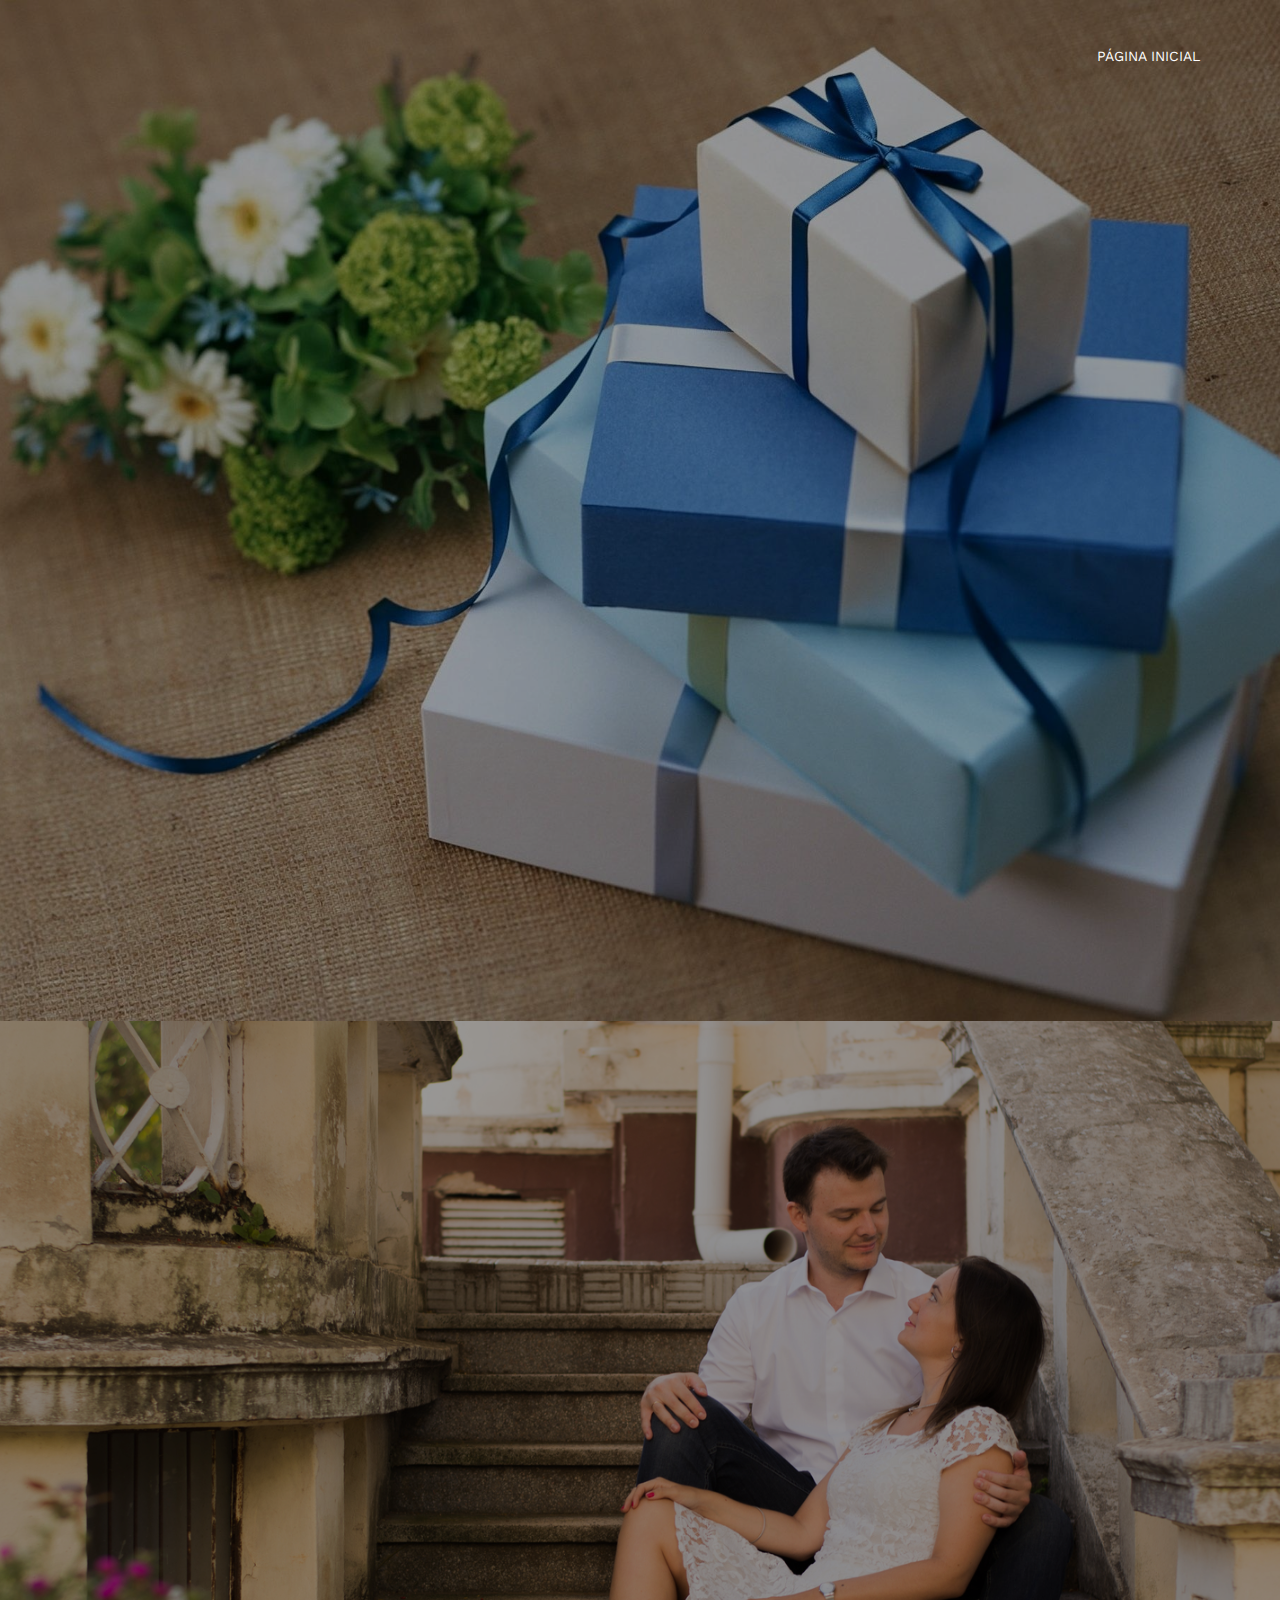
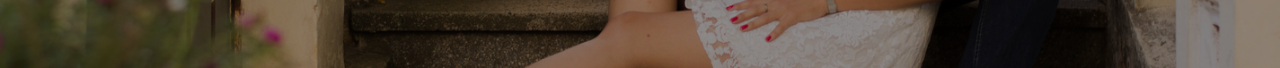
==== lista-independente.html @ 5e95f3ab "Added e-mail to two places." ====
<!DOCTYPE html>
<!--[if lt IE 7]>      <html class="no-js lt-ie9 lt-ie8 lt-ie7"> <![endif]-->
<!--[if IE 7]>         <html class="no-js lt-ie9 lt-ie8"> <![endif]-->
<!--[if IE 8]>         <html class="no-js lt-ie9"> <![endif]-->
<!--[if gt IE 8]><!--> <html class="no-js"> <!--<![endif]-->
	<head>
	<meta charset="utf-8">
	<meta http-equiv="X-UA-Compatible" content="IE=edge">
	<title>Casamento de Daniela &amp; César</title>
	<meta name="viewport" content="width=device-width, initial-scale=1">
	<meta name="description" content="Casamento de Daniela e César" />
	<meta name="keywords" content="Casamento de Daniela e César" />
	<meta name="author" content="Daniela e César" />

  <!-- 
	//////////////////////////////////////////////////////

	FREE HTML5 TEMPLATE 
	DESIGNED & DEVELOPED by FREEHTML5.CO
		
	Website: 		http://freehtml5.co/
	Email: 			info@freehtml5.co
	Twitter: 		http://twitter.com/fh5co
	Facebook: 		https://www.facebook.com/fh5co

	//////////////////////////////////////////////////////
	 -->

  	<!-- Facebook and Twitter integration -->
	<meta property="og:title" content="Casamento Daniela e César"/>
	<meta property="og:image" content=""/>
	<meta property="og:url" content=""/>
	<meta property="og:site_name" content=""/>
	<meta property="og:description" content=""/>
	<meta name="twitter:title" content="Casamento Daniela e César" />
	<meta name="twitter:image" content="" />
	<meta name="twitter:url" content="" />
	<meta name="twitter:card" content="" />

	<link href='https://fonts.googleapis.com/css?family=Work+Sans:400,300,600,400italic,700' rel='stylesheet' type='text/css'>
	<link href="https://fonts.googleapis.com/css?family=Sacramento" rel="stylesheet">
	
	<!-- Animate.css -->
	<link rel="stylesheet" href="css/animate.css">
	<!-- Icomoon Icon Fonts-->
	<link rel="stylesheet" href="css/icomoon.css">
	<!-- Bootstrap  -->
	<link rel="stylesheet" href="css/bootstrap.css">

	<!-- Magnific Popup -->
	<link rel="stylesheet" href="css/magnific-popup.css">

	<!-- Owl Carousel  -->
	<link rel="stylesheet" href="css/owl.carousel.min.css">
	<link rel="stylesheet" href="css/owl.theme.default.min.css">

	<!-- lightbox -->
	<link rel="stylesheet" href="css/lightbox.css">

	<!-- Theme style  -->
	<link rel="stylesheet" href="css/style.css">

	<!-- Modernizr JS -->
	<script src="js/modernizr-2.6.2.min.js"></script>
	<!-- FOR IE9 below -->
	<!--[if lt IE 9]>
	<script src="js/respond.min.js"></script>
	<![endif]-->

	</head>
	<body>

	<nav class="fh5co-nav" role="navigation">
		<div class="container">
			<div class="row">
				<div class="col-xs-4">
				</div>
				<div class="col-xs-8 text-right menu-1">
					<ul>
						<li class="active"><a href="index.html">Página Inicial</a></li>
					</ul>
				</div>
			</div>
		</div>
	</nav>

	<div id="independent" class="fh5co-bg" style="background-image:url(images/pexels-photo-264787.jpg);">
		<div class="overlay"></div>
		<div class="container">
			<div class="row">
				<div class="col-md-8 col-md-offset-2 text-center fh5co-heading animate-box">
					<span>Casamento Daniela e César</span>
					<h2>Lista de Presentes Independente</h2>
					<p>O endereço de entrega para os presentes abaixo é <b>Rua Chavantes, 487, casa 5, Vila Assunção, Porto Alegre, RS, CEP: 91900-030</b>.</p>
					<p>
						Para evitar que mais de uma pessoa compre o mesmo presente
						pedimos, por gentileza, que <b>entrem em contato conosco antes de comprar 
						um produto desta lista</b>, para que possamos retirá-los de nosso site.
					</p>
					<p>
						Os convidados podem comprar os produtos abaixo em qualquer loja ou site.
					</p>
					<p>Contato: <b>danielaecesar1@gmail.com</b></p>
				</div>
			</div>
			<div class="row">
				<div class="col-md-10 col-md-offset-1">
					<div class="col-md-6 col-sm-6 col-md-offset-3 text-center">
						<div class="event-wrap animate-box">
							<h3>Samsung Lava e seca</h3>
							<img src="images/113096862_1GG.jpg" alt="Lava e Seca Samsung" style="width: 40%;">
							<p>Nome do produto: <b>Samsung Lava e seca Seine WD106 Frontal 10,1 Kg</b></p>
							<p>Preço aproximado: <b>R$ 2.400,00</b></p>
							<p>Não temos preferência pela cor do Lava e Seca.</p>
							<p>Link para site de busca de preços: <a target="_blank" href="http://www.buscape.com.br/samsung-lava-e-seca-seine-wd106uhsawq-frontal-10-1-kg-branco">http://www.buscape.com.br/samsung-lava-e-seca-seine-wd106uhsawq-frontal-10-1-kg-branco</a></p>
						</div>
					</div>
					<!-- <div class="col-md-6 col-sm-6 text-center">
						<div class="event-wrap animate-box">
							<h3>Coifa 60 cm - Cadence</h3>
							<img src="images/28320768_1GG.jpg" alt="Coifa 60 cm - Cadence" style="width: 40%;">
							<p>Nome do produto: <b>Cadence Gourmet CFA360 60 cm Parede Aço Inox c/ Vidro</b></p>
							<p>Preço aproximado: <b>R$ 680,00</b></p>
							<p>Link para site de busca de preços: <a target="_blank" href="http://www.buscape.com.br/cadence-gourmet-cfa360-60-cm-parede-aco-inox-c-vidro">http://www.buscape.com.br/cadence-gourmet-cfa360-60-cm-parede-aco-inox-c-vidro</a></p>
						</div>
					</div> -->
				</div>
			</div>
		</div>
	</div>

	<div id="independent" class="fh5co-bg" style="background-image:url(images/output-7.jpg);">
		<div class="overlay"></div>
		<div class="container">
			<div class="row">
				<div class="col-md-10 col-md-offset-1">
					<div class="col-md-6 col-sm-6 text-center">
						<div class="event-wrap animate-box">
							<h3>Forno Elétrico de Embutir - Eletrolux (OE8DX)</h3>
							<img src="images/2bab522f40e00b11951e1df243db3383.jpg" alt="Forno Elétrico de Embutir - Eletrolux" style="width: 40%;">
							<p>Nome do produto: <b>Forno Elétrico de Embutir 80L Inox Blue Touch com Grill e Convecção (OE8DX)</b></p>
							<p>Preço aproximado: <b>R$ 2.100,00</b></p>
							<p>Marca: <b>Eletrolux</b></p>
							<p>Link para site de busca de preços: <a target="_blank" href="https://www.buscape.com.br/electrolux-oe8dx-de-embutir">https://www.buscape.com.br/electrolux-oe8dx-de-embutir</a></p>
						</div>
					</div>
					<div class="col-md-6 col-sm-6 text-center">
						<div class="event-wrap animate-box">
							<h3>Microondas de Embutir - Eletrolux (MB38T)</h3>
							<img src="images/e23c8ed635b3f458b2a9c8595c03fa75.jpg" alt="Purificador de Água - Consul" style="width: 40%;">
							<p>Nome do produto: <b>Micro-Ondas de Embutir, com Função Grill e Painel Blue Touch, com Frontal Espelhado (MB38T)</b></p>
							<p>Preço aproximado: <b>R$ 2.251,41</b></p>
							<p>Marca: <b>Eletrolux</b></p>
							<p>Link para site de busca de preços: <a target="_blank" href="https://www.buscape.com.br/electrolux-mb38t-inox-28-litros">https://www.buscape.com.br/electrolux-mb38t-inox-28-litros</a></p>
						</div>
					</div>
				</div>
			</div>
		</div>
	</div>

	<div class="gototop js-top">
		<a href="#" class="js-gotop"><i class="icon-arrow-up"></i></a>
	</div>
	
	<!-- jQuery -->
	<script src="js/jquery.min.js"></script>
	<!-- jQuery Easing -->
	<script src="js/jquery.easing.1.3.js"></script>
	<!-- Bootstrap -->
	<script src="js/bootstrap.min.js"></script>
	<!-- Waypoints -->
	<script src="js/jquery.waypoints.min.js"></script>
	<!-- Carousel -->
	<script src="js/owl.carousel.min.js"></script>
	<!-- Lightbox -->
	<script src="js/lightbox.js"></script>
	<!-- countTo -->
	<script src="js/jquery.countTo.js"></script>

	<!-- Stellar -->
	<script src="js/jquery.stellar.min.js"></script>
	<!-- Magnific Popup -->
	<script src="js/jquery.magnific-popup.min.js"></script>
	<script src="js/magnific-popup-options.js"></script>

	<!-- Main -->
	<script src="js/main.js"></script>

	</body>
</html>
---- css/icomoon.css ----
@font-face {
  font-family: 'icomoon';
  src:  url('../fonts/icomoon/icomoon.eot?6iuir');
  src:  url('../fonts/icomoon/icomoon.eot?6iuir#iefix') format('embedded-opentype'),
    url('../fonts/icomoon/icomoon.ttf?6iuir') format('truetype'),
    url('../fonts/icomoon/icomoon.woff?6iuir') format('woff'),
    url('../fonts/icomoon/icomoon.svg?6iuir#icomoon') format('svg');
  font-weight: normal;
  font-style: normal;
}

[class^="icon-"], [class*=" icon-"] {
  /* use !important to prevent issues with browser extensions that change fonts */
  font-family: 'icomoon' !important;
  speak: none;
  font-style: normal;
  font-weight: normal;
  font-variant: normal;
  text-transform: none;
  line-height: 1;

  /* Better Font Rendering =========== */
  -webkit-font-smoothing: antialiased;
  -moz-osx-font-smoothing: grayscale;
}

.icon-eye:before {
  content: "\e000";
}
.icon-paper-clip:before {
  content: "\e001";
}
.icon-mail:before {
  content: "\e002";
}
.icon-toggle:before {
  content: "\e003";
}
.icon-layout:before {
  content: "\e004";
}
.icon-link:before {
  content: "\e005";
}
.icon-bell:before {
  content: "\e006";
}
.icon-lock:before {
  content: "\e007";
}
.icon-unlock:before {
  content: "\e008";
}
.icon-ribbon:before {
  content: "\e009";
}
.icon-image:before {
  content: "\e010";
}
.icon-signal:before {
  content: "\e011";
}
.icon-target:before {
  content: "\e012";
}
.icon-clipboard:before {
  content: "\e013";
}
.icon-clock:before {
  content: "\e014";
}
.icon-watch:before {
  content: "\e015";
}
.icon-air-play:before {
  content: "\e016";
}
.icon-camera:before {
  content: "\e017";
}
.icon-video:before {
  content: "\e018";
}
.icon-disc:before {
  content: "\e019";
}
.icon-printer:before {
  content: "\e020";
}
.icon-monitor:before {
  content: "\e021";
}
.icon-server:before {
  content: "\e022";
}
.icon-cog:before {
  content: "\e023";
}
.icon-heart:before {
  content: "\e024";
}
.icon-paragraph:before {
  content: "\e025";
}
.icon-align-justify:before {
  content: "\e026";
}
.icon-align-left:before {
  content: "\e027";
}
.icon-align-center:before {
  content: "\e028";
}
.icon-align-right:before {
  content: "\e029";
}
.icon-book:before {
  content: "\e030";
}
.icon-layers:before {
  content: "\e031";
}
.icon-stack:before {
  content: "\e032";
}
.icon-stack-2:before {
  content: "\e033";
}
.icon-paper:before {
  content: "\e034";
}
.icon-paper-stack:before {
  content: "\e035";
}
.icon-search:before {
  content: "\e036";
}
.icon-zoom-in:before {
  content: "\e037";
}
.icon-zoom-out:before {
  content: "\e038";
}
.icon-reply:before {
  content: "\e039";
}
.icon-circle-plus:before {
  content: "\e040";
}
.icon-circle-minus:before {
  content: "\e041";
}
.icon-circle-check:before {
  content: "\e042";
}
.icon-circle-cross:before {
  content: "\e043";
}
.icon-square-plus:before {
  content: "\e044";
}
.icon-square-minus:before {
  content: "\e045";
}
.icon-square-check:before {
  content: "\e046";
}
.icon-square-cross:before {
  content: "\e047";
}
.icon-microphone:before {
  content: "\e048";
}
.icon-record:before {
  content: "\e049";
}
.icon-skip-back:before {
  content: "\e050";
}
.icon-rewind:before {
  content: "\e051";
}
.icon-play:before {
  content: "\e052";
}
.icon-pause:before {
  content: "\e053";
}
.icon-stop:before {
  content: "\e054";
}
.icon-fast-forward:before {
  content: "\e055";
}
.icon-skip-forward:before {
  content: "\e056";
}
.icon-shuffle:before {
  content: "\e057";
}
.icon-repeat:before {
  content: "\e058";
}
.icon-folder:before {
  content: "\e059";
}
.icon-umbrella:before {
  content: "\e060";
}
.icon-moon:before {
  content: "\e061";
}
.icon-thermometer:before {
  content: "\e062";
}
.icon-drop:before {
  content: "\e063";
}
.icon-sun:before {
  content: "\e064";
}
.icon-cloud:before {
  content: "\e065";
}
.icon-cloud-upload:before {
  content: "\e066";
}
.icon-cloud-download:before {
  content: "\e067";
}
.icon-upload:before {
  content: "\e068";
}
.icon-download:before {
  content: "\e069";
}
.icon-location:before {
  content: "\e070";
}
.icon-location-2:before {
  content: "\e071";
}
.icon-map:before {
  content: "\e072";
}
.icon-battery:before {
  content: "\e073";
}
.icon-head:before {
  content: "\e074";
}
.icon-briefcase:before {
  content: "\e075";
}
.icon-speech-bubble:before {
  content: "\e076";
}
.icon-anchor:before {
  content: "\e077";
}
.icon-globe:before {
  content: "\e078";
}
.icon-box:before {
  content: "\e079";
}
.icon-reload:before {
  content: "\e080";
}
.icon-share:before {
  content: "\e081";
}
.icon-marquee:before {
  content: "\e082";
}
.icon-marquee-plus:before {
  content: "\e083";
}
.icon-marquee-minus:before {
  content: "\e084";
}
.icon-tag:before {
  content: "\e085";
}
.icon-power:before {
  content: "\e086";
}
.icon-command:before {
  content: "\e087";
}
.icon-alt:before {
  content: "\e088";
}
.icon-esc:before {
  content: "\e089";
}
.icon-bar-graph:before {
  content: "\e090";
}
.icon-bar-graph-2:before {
  content: "\e091";
}
.icon-pie-graph:before {
  content: "\e092";
}
.icon-star:before {
  content: "\e093";
}
.icon-arrow-left:before {
  content: "\e094";
}
.icon-arrow-right:before {
  content: "\e095";
}
.icon-arrow-up:before {
  content: "\e096";
}
.icon-arrow-down:before {
  content: "\e097";
}
.icon-volume:before {
  content: "\e098";
}
.icon-mute:before {
  content: "\e099";
}
.icon-content-right:before {
  content: "\e100";
}
.icon-content-left:before {
  content: "\e101";
}
.icon-grid:before {
  content: "\e102";
}
.icon-grid-2:before {
  content: "\e103";
}
.icon-columns:before {
  content: "\e104";
}
.icon-loader:before {
  content: "\e105";
}
.icon-bag:before {
  content: "\e106";
}
.icon-ban:before {
  content: "\e107";
}
.icon-flag:before {
  content: "\e108";
}
.icon-trash:before {
  content: "\e109";
}
.icon-expand:before {
  content: "\e110";
}
.icon-contract:before {
  content: "\e111";
}
.icon-maximize:before {
  content: "\e112";
}
.icon-minimize:before {
  content: "\e113";
}
.icon-plus:before {
  content: "\e114";
}
.icon-minus:before {
  content: "\e115";
}
.icon-check:before {
  content: "\e116";
}
.icon-cross:before {
  content: "\e117";
}
.icon-move:before {
  content: "\e118";
}
.icon-delete:before {
  content: "\e119";
}
.icon-menu:before {
  content: "\e120";
}
.icon-archive:before {
  content: "\e121";
}
.icon-inbox:before {
  content: "\e122";
}
.icon-outbox:before {
  content: "\e123";
}
.icon-file:before {
  content: "\e124";
}
.icon-file-add:before {
  content: "\e125";
}
.icon-file-subtract:before {
  content: "\e126";
}
.icon-help:before {
  content: "\e127";
}
.icon-open:before {
  content: "\e128";
}
.icon-ellipsis:before {
  content: "\e129";
}
.icon-add-to-list:before {
  content: "\e900";
}
.icon-classic-computer:before {
  content: "\e901";
}
.icon-controller-fast-backward:before {
  content: "\e902";
}
.icon-creative-commons-attribution:before {
  content: "\e903";
}
.icon-creative-commons-noderivs:before {
  content: "\e904";
}
.icon-creative-commons-noncommercial-eu:before {
  content: "\e905";
}
.icon-creative-commons-noncommercial-us:before {
  content: "\e906";
}
.icon-creative-commons-public-domain:before {
  content: "\e907";
}
.icon-creative-commons-remix:before {
  content: "\e908";
}
.icon-creative-commons-share:before {
  content: "\e909";
}
.icon-creative-commons-sharealike:before {
  content: "\e90a";
}
.icon-creative-commons:before {
  content: "\e90b";
}
.icon-document-landscape:before {
  content: "\e90c";
}
.icon-remove-user:before {
  content: "\e90d";
}
.icon-warning:before {
  content: "\e90e";
}
.icon-arrow-bold-down:before {
  content: "\e90f";
}
.icon-arrow-bold-left:before {
  content: "\e910";
}
.icon-arrow-bold-right:before {
  content: "\e911";
}
.icon-arrow-bold-up:before {
  content: "\e912";
}
.icon-arrow-down2:before {
  content: "\e913";
}
.icon-arrow-left2:before {
  content: "\e914";
}
.icon-arrow-long-down:before {
  content: "\e915";
}
.icon-arrow-long-left:before {
  content: "\e916";
}
.icon-arrow-long-right:before {
  content: "\e917";
}
.icon-arrow-long-up:before {
  content: "\e918";
}
.icon-arrow-right2:before {
  content: "\e919";
}
.icon-arrow-up2:before {
  content: "\e91a";
}
.icon-arrow-with-circle-down:before {
  content: "\e91b";
}
.icon-arrow-with-circle-left:before {
  content: "\e91c";
}
.icon-arrow-with-circle-right:before {
  content: "\e91d";
}
.icon-arrow-with-circle-up:before {
  content: "\e91e";
}
.icon-bookmark:before {
  content: "\e91f";
}
.icon-bookmarks:before {
  content: "\e920";
}
.icon-chevron-down:before {
  content: "\e921";
}
.icon-chevron-left:before {
  content: "\e922";
}
.icon-chevron-right:before {
  content: "\e923";
}
.icon-chevron-small-down:before {
  content: "\e924";
}
.icon-chevron-small-left:before {
  content: "\e925";
}
.icon-chevron-small-right:before {
  content: "\e926";
}
.icon-chevron-small-up:before {
  content: "\e927";
}
.icon-chevron-thin-down:before {
  content: "\e928";
}
.icon-chevron-thin-left:before {
  content: "\e929";
}
.icon-chevron-thin-right:before {
  content: "\e92a";
}
.icon-chevron-thin-up:before {
  content: "\e92b";
}
.icon-chevron-up:before {
  content: "\e92c";
}
.icon-chevron-with-circle-down:before {
  content: "\e92d";
}
.icon-chevron-with-circle-left:before {
  content: "\e92e";
}
.icon-chevron-with-circle-right:before {
  content: "\e92f";
}
.icon-chevron-with-circle-up:before {
  content: "\e930";
}
.icon-cloud2:before {
  content: "\e931";
}
.icon-controller-fast-forward:before {
  content: "\e932";
}
.icon-controller-jump-to-start:before {
  content: "\e933";
}
.icon-controller-next:before {
  content: "\e934";
}
.icon-controller-paus:before {
  content: "\e935";
}
.icon-controller-play:before {
  content: "\e936";
}
.icon-controller-record:before {
  content: "\e937";
}
.icon-controller-stop:before {
  content: "\e938";
}
.icon-controller-volume:before {
  content: "\e939";
}
.icon-dot-single:before {
  content: "\e93a";
}
.icon-dots-three-horizontal:before {
  content: "\e93b";
}
.icon-dots-three-vertical:before {
  content: "\e93c";
}
.icon-dots-two-horizontal:before {
  content: "\e93d";
}
.icon-dots-two-vertical:before {
  content: "\e93e";
}
.icon-download2:before {
  content: "\e93f";
}
.icon-emoji-flirt:before {
  content: "\e940";
}
.icon-flow-branch:before {
  content: "\e941";
}
.icon-flow-cascade:before {
  content: "\e942";
}
.icon-flow-line:before {
  content: "\e943";
}
.icon-flow-parallel:before {
  content: "\e944";
}
.icon-flow-tree:before {
  content: "\e945";
}
.icon-install:before {
  content: "\e946";
}
.icon-layers2:before {
  content: "\e947";
}
.icon-open-book:before {
  content: "\e948";
}
.icon-resize-100:before {
  content: "\e949";
}
.icon-resize-full-screen:before {
  content: "\e94a";
}
.icon-save:before {
  content: "\e94b";
}
.icon-select-arrows:before {
  content: "\e94c";
}
.icon-sound-mute:before {
  content: "\e94d";
}
.icon-sound:before {
  content: "\e94e";
}
.icon-trash2:before {
  content: "\e94f";
}
.icon-triangle-down:before {
  content: "\e950";
}
.icon-triangle-left:before {
  content: "\e951";
}
.icon-triangle-right:before {
  content: "\e952";
}
.icon-triangle-up:before {
  content: "\e953";
}
.icon-uninstall:before {
  content: "\e954";
}
.icon-upload-to-cloud:before {
  content: "\e955";
}
.icon-upload2:before {
  content: "\e956";
}
.icon-add-user:before {
  content: "\e957";
}
.icon-address:before {
  content: "\e958";
}
.icon-adjust:before {
  content: "\e959";
}
.icon-air:before {
  content: "\e95a";
}
.icon-aircraft-landing:before {
  content: "\e95b";
}
.icon-aircraft-take-off:before {
  content: "\e95c";
}
.icon-aircraft:before {
  content: "\e95d";
}
.icon-align-bottom:before {
  content: "\e95e";
}
.icon-align-horizontal-middle:before {
  content: "\e95f";
}
.icon-align-left2:before {
  content: "\e960";
}
.icon-align-right2:before {
  content: "\e961";
}
.icon-align-top:before {
  content: "\e962";
}
.icon-align-vertical-middle:before {
  content: "\e963";
}
.icon-archive2:before {
  content: "\e964";
}
.icon-area-graph:before {
  content: "\e965";
}
.icon-attachment:before {
  content: "\e966";
}
.icon-awareness-ribbon:before {
  content: "\e967";
}
.icon-back-in-time:before {
  content: "\e968";
}
.icon-back:before {
  content: "\e969";
}
.icon-bar-graph2:before {
  content: "\e96a";
}
.icon-battery2:before {
  content: "\e96b";
}
.icon-beamed-note:before {
  content: "\e96c";
}
.icon-bell2:before {
  content: "\e96d";
}
.icon-blackboard:before {
  content: "\e96e";
}
.icon-block:before {
  content: "\e96f";
}
.icon-book2:before {
  content: "\e970";
}
.icon-bowl:before {
  content: "\e971";
}
.icon-box2:before {
  content: "\e972";
}
.icon-briefcase2:before {
  content: "\e973";
}
.icon-browser:before {
  content: "\e974";
}
.icon-brush:before {
  content: "\e975";
}
.icon-bucket:before {
  content: "\e976";
}
.icon-cake:before {
  content: "\e977";
}
.icon-calculator:before {
  content: "\e978";
}
.icon-calendar:before {
  content: "\e979";
}
.icon-camera2:before {
  content: "\e97a";
}
.icon-ccw:before {
  content: "\e97b";
}
.icon-chat:before {
  content: "\e97c";
}
.icon-check2:before {
  content: "\e97d";
}
.icon-circle-with-cross:before {
  content: "\e97e";
}
.icon-circle-with-minus:before {
  content: "\e97f";
}
.icon-circle-with-plus:before {
  content: "\e980";
}
.icon-circle:before {
  content: "\e981";
}
.icon-circular-graph:before {
  content: "\e982";
}
.icon-clapperboard:before {
  content: "\e983";
}
.icon-clipboard2:before {
  content: "\e984";
}
.icon-clock2:before {
  content: "\e985";
}
.icon-code:before {
  content: "\e986";
}
.icon-cog2:before {
  content: "\e987";
}
.icon-colours:before {
  content: "\e988";
}
.icon-compass:before {
  content: "\e989";
}
.icon-copy:before {
  content: "\e98a";
}
.icon-credit-card:before {
  content: "\e98b";
}
.icon-credit:before {
  content: "\e98c";
}
.icon-cross2:before {
  content: "\e98d";
}
.icon-cup:before {
  content: "\e98e";
}
.icon-cw:before {
  content: "\e98f";
}
.icon-cycle:before {
  content: "\e990";
}
.icon-database:before {
  content: "\e991";
}
.icon-dial-pad:before {
  content: "\e992";
}
.icon-direction:before {
  content: "\e993";
}
.icon-document:before {
  content: "\e994";
}
.icon-documents:before {
  content: "\e995";
}
.icon-drink:before {
  content: "\e996";
}
.icon-drive:before {
  content: "\e997";
}
.icon-drop2:before {
  content: "\e998";
}
.icon-edit:before {
  content: "\e999";
}
.icon-email:before {
  content: "\e99a";
}
.icon-emoji-happy:before {
  content: "\e99b";
}
.icon-emoji-neutral:before {
  content: "\e99c";
}
.icon-emoji-sad:before {
  content: "\e99d";
}
.icon-erase:before {
  content: "\e99e";
}
.icon-eraser:before {
  content: "\e99f";
}
.icon-export:before {
  content: "\e9a0";
}
.icon-eye2:before {
  content: "\e9a1";
}
.icon-feather:before {
  content: "\e9a2";
}
.icon-flag2:before {
  content: "\e9a3";
}
.icon-flash:before {
  content: "\e9a4";
}
.icon-flashlight:before {
  content: "\e9a5";
}
.icon-flat-brush:before {
  content: "\e9a6";
}
.icon-folder-images:before {
  content: "\e9a7";
}
.icon-folder-music:before {
  content: "\e9a8";
}
.icon-folder-video:before {
  content: "\e9a9";
}
.icon-folder2:before {
  content: "\e9aa";
}
.icon-forward:before {
  content: "\e9ab";
}
.icon-funnel:before {
  content: "\e9ac";
}
.icon-game-controller:before {
  content: "\e9ad";
}
.icon-gauge:before {
  content: "\e9ae";
}
.icon-globe2:before {
  content: "\e9af";
}
.icon-graduation-cap:before {
  content: "\e9b0";
}
.icon-grid2:before {
  content: "\e9b1";
}
.icon-hair-cross:before {
  content: "\e9b2";
}
.icon-hand:before {
  content: "\e9b3";
}
.icon-heart-outlined:before {
  content: "\e9b4";
}
.icon-heart2:before {
  content: "\e9b5";
}
.icon-help-with-circle:before {
  content: "\e9b6";
}
.icon-help2:before {
  content: "\e9b7";
}
.icon-home:before {
  content: "\e9b8";
}
.icon-hour-glass:before {
  content: "\e9b9";
}
.icon-image-inverted:before {
  content: "\e9ba";
}
.icon-image2:before {
  content: "\e9bb";
}
.icon-images:before {
  content: "\e9bc";
}
.icon-inbox2:before {
  content: "\e9bd";
}
.icon-infinity:before {
  content: "\e9be";
}
.icon-info-with-circle:before {
  content: "\e9bf";
}
.icon-info:before {
  content: "\e9c0";
}
.icon-key:before {
  content: "\e9c1";
}
.icon-keyboard:before {
  content: "\e9c2";
}
.icon-lab-flask:before {
  content: "\e9c3";
}
.icon-landline:before {
  content: "\e9c4";
}
.icon-language:before {
  content: "\e9c5";
}
.icon-laptop:before {
  content: "\e9c6";
}
.icon-leaf:before {
  content: "\e9c7";
}
.icon-level-down:before {
  content: "\e9c8";
}
.icon-level-up:before {
  content: "\e9c9";
}
.icon-lifebuoy:before {
  content: "\e9ca";
}
.icon-light-bulb:before {
  content: "\e9cb";
}
.icon-light-down:before {
  content: "\e9cc";
}
.icon-light-up:before {
  content: "\e9cd";
}
.icon-line-graph:before {
  content: "\e9ce";
}
.icon-link2:before {
  content: "\e9cf";
}
.icon-list:before {
  content: "\e9d0";
}
.icon-location-pin:before {
  content: "\e9d1";
}
.icon-location2:before {
  content: "\e9d2";
}
.icon-lock-open:before {
  content: "\e9d3";
}
.icon-lock2:before {
  content: "\e9d4";
}
.icon-log-out:before {
  content: "\e9d5";
}
.icon-login:before {
  content: "\e9d6";
}
.icon-loop:before {
  content: "\e9d7";
}
.icon-magnet:before {
  content: "\e9d8";
}
.icon-magnifying-glass:before {
  content: "\e9d9";
}
.icon-mail2:before {
  content: "\e9da";
}
.icon-man:before {
  content: "\e9db";
}
.icon-map2:before {
  content: "\e9dc";
}
.icon-mask:before {
  content: "\e9dd";
}
.icon-medal:before {
  content: "\e9de";
}
.icon-megaphone:before {
  content: "\e9df";
}
.icon-menu2:before {
  content: "\e9e0";
}
.icon-message:before {
  content: "\e9e1";
}
.icon-mic:before {
  content: "\e9e2";
}
.icon-minus2:before {
  content: "\e9e3";
}
.icon-mobile:before {
  content: "\e9e4";
}
.icon-modern-mic:before {
  content: "\e9e5";
}
.icon-moon2:before {
  content: "\e9e6";
}
.icon-mouse:before {
  content: "\e9e7";
}
.icon-music:before {
  content: "\e9e8";
}
.icon-network:before {
  content: "\e9e9";
}
.icon-new-message:before {
  content: "\e9ea";
}
.icon-new:before {
  content: "\e9eb";
}
.icon-news:before {
  content: "\e9ec";
}
.icon-note:before {
  content: "\e9ed";
}
.icon-notification:before {
  content: "\e9ee";
}
.icon-old-mobile:before {
  content: "\e9ef";
}
.icon-old-phone:before {
  content: "\e9f0";
}
.icon-palette:before {
  content: "\e9f1";
}
.icon-paper-plane:before {
  content: "\e9f2";
}
.icon-pencil:before {
  content: "\e9f3";
}
.icon-phone:before {
  content: "\e9f4";
}
.icon-pie-chart:before {
  content: "\e9f5";
}
.icon-pin:before {
  content: "\e9f6";
}
.icon-plus2:before {
  content: "\e9f7";
}
.icon-popup:before {
  content: "\e9f8";
}
.icon-power-plug:before {
  content: "\e9f9";
}
.icon-price-ribbon:before {
  content: "\e9fa";
}
.icon-price-tag:before {
  content: "\e9fb";
}
.icon-print:before {
  content: "\e9fc";
}
.icon-progress-empty:before {
  content: "\e9fd";
}
.icon-progress-full:before {
  content: "\e9fe";
}
.icon-progress-one:before {
  content: "\e9ff";
}
.icon-progress-two:before {
  content: "\ea00";
}
.icon-publish:before {
  content: "\ea01";
}
.icon-quote:before {
  content: "\ea02";
}
.icon-radio:before {
  content: "\ea03";
}
.icon-reply-all:before {
  content: "\ea04";
}
.icon-reply2:before {
  content: "\ea05";
}
.icon-retweet:before {
  content: "\ea06";
}
.icon-rocket:before {
  content: "\ea07";
}
.icon-round-brush:before {
  content: "\ea08";
}
.icon-rss:before {
  content: "\ea09";
}
.icon-ruler:before {
  content: "\ea0a";
}
.icon-scissors:before {
  content: "\ea0b";
}
.icon-share-alternitive:before {
  content: "\ea0c";
}
.icon-share2:before {
  content: "\ea0d";
}
.icon-shareable:before {
  content: "\ea0e";
}
.icon-shield:before {
  content: "\ea0f";
}
.icon-shop:before {
  content: "\ea10";
}
.icon-shopping-bag:before {
  content: "\ea11";
}
.icon-shopping-basket:before {
  content: "\ea12";
}
.icon-shopping-cart:before {
  content: "\ea13";
}
.icon-shuffle2:before {
  content: "\ea14";
}
.icon-signal2:before {
  content: "\ea15";
}
.icon-sound-mix:before {
  content: "\ea16";
}
.icon-sports-club:before {
  content: "\ea17";
}
.icon-spreadsheet:before {
  content: "\ea18";
}
.icon-squared-cross:before {
  content: "\ea19";
}
.icon-squared-minus:before {
  content: "\ea1a";
}
.icon-squared-plus:before {
  content: "\ea1b";
}
.icon-star-outlined:before {
  content: "\ea1c";
}
.icon-star2:before {
  content: "\ea1d";
}
.icon-stopwatch:before {
  content: "\ea1e";
}
.icon-suitcase:before {
  content: "\ea1f";
}
.icon-swap:before {
  content: "\ea20";
}
.icon-sweden:before {
  content: "\ea21";
}
.icon-switch:before {
  content: "\ea22";
}
.icon-tablet:before {
  content: "\ea23";
}
.icon-tag2:before {
  content: "\ea24";
}
.icon-text-document-inverted:before {
  content: "\ea25";
}
.icon-text-document:before {
  content: "\ea26";
}
.icon-text:before {
  content: "\ea27";
}
.icon-thermometer2:before {
  content: "\ea28";
}
.icon-thumbs-down:before {
  content: "\ea29";
}
.icon-thumbs-up:before {
  content: "\ea2a";
}
.icon-thunder-cloud:before {
  content: "\ea2b";
}
.icon-ticket:before {
  content: "\ea2c";
}
.icon-time-slot:before {
  content: "\ea2d";
}
.icon-tools:before {
  content: "\ea2e";
}
.icon-traffic-cone:before {
  content: "\ea2f";
}
.icon-tree:before {
  content: "\ea30";
}
.icon-trophy:before {
  content: "\ea31";
}
.icon-tv:before {
  content: "\ea32";
}
.icon-typing:before {
  content: "\ea33";
}
.icon-unread:before {
  content: "\ea34";
}
.icon-untag:before {
  content: "\ea35";
}
.icon-user:before {
  content: "\ea36";
}
.icon-users:before {
  content: "\ea37";
}
.icon-v-card:before {
  content: "\ea38";
}
.icon-video2:before {
  content: "\ea39";
}
.icon-vinyl:before {
  content: "\ea3a";
}
.icon-voicemail:before {
  content: "\ea3b";
}
.icon-wallet:before {
  content: "\ea3c";
}
.icon-water:before {
  content: "\ea3d";
}
.icon-px-with-circle:before {
  content: "\ea3e";
}
.icon-px:before {
  content: "\ea3f";
}
.icon-basecamp:before {
  content: "\ea40";
}
.icon-behance:before {
  content: "\ea41";
}
.icon-creative-cloud:before {
  content: "\ea42";
}
.icon-dropbox:before {
  content: "\ea43";
}
.icon-evernote:before {
  content: "\ea44";
}
.icon-flattr:before {
  content: "\ea45";
}
.icon-foursquare:before {
  content: "\ea46";
}
.icon-google-drive:before {
  content: "\ea47";
}
.icon-google-hangouts:before {
  content: "\ea48";
}
.icon-grooveshark:before {
  content: "\ea49";
}
.icon-icloud:before {
  content: "\ea4a";
}
.icon-mixi:before {
  content: "\ea4b";
}
.icon-onedrive:before {
  content: "\ea4c";
}
.icon-paypal:before {
  content: "\ea4d";
}
.icon-picasa:before {
  content: "\ea4e";
}
.icon-qq:before {
  content: "\ea4f";
}
.icon-rdio-with-circle:before {
  content: "\ea50";
}
.icon-renren:before {
  content: "\ea51";
}
.icon-scribd:before {
  content: "\ea52";
}
.icon-sina-weibo:before {
  content: "\ea53";
}
.icon-skype-with-circle:before {
  content: "\ea54";
}
.icon-skype:before {
  content: "\ea55";
}
.icon-slideshare:before {
  content: "\ea56";
}
.icon-smashing:before {
  content: "\ea57";
}
.icon-soundcloud:before {
  content: "\ea58";
}
.icon-spotify-with-circle:before {
  content: "\ea59";
}
.icon-spotify:before {
  content: "\ea5a";
}
.icon-swarm:before {
  content: "\ea5b";
}
.icon-vine-with-circle:before {
  content: "\ea5c";
}
.icon-vine:before {
  content: "\ea5d";
}
.icon-vk-alternitive:before {
  content: "\ea5e";
}
.icon-vk-with-circle:before {
  content: "\ea5f";
}
.icon-vk:before {
  content: "\ea60";
}
.icon-xing-with-circle:before {
  content: "\ea61";
}
.icon-xing:before {
  content: "\ea62";
}
.icon-yelp:before {
  content: "\ea63";
}
.icon-dribbble-with-circle:before {
  content: "\ea64";
}
.icon-dribbble:before {
  content: "\ea65";
}
.icon-facebook-with-circle:before {
  content: "\ea66";
}
.icon-facebook:before {
  content: "\ea67";
}
.icon-flickr-with-circle:before {
  content: "\ea68";
}
.icon-flickr:before {
  content: "\ea69";
}
.icon-github-with-circle:before {
  content: "\ea6a";
}
.icon-github:before {
  content: "\ea6b";
}
.icon-google-with-circle:before {
  content: "\ea6c";
}
.icon-google:before {
  content: "\ea6d";
}
.icon-instagram-with-circle:before {
  content: "\ea6e";
}
.icon-instagram:before {
  content: "\ea6f";
}
.icon-lastfm-with-circle:before {
  content: "\ea70";
}
.icon-lastfm:before {
  content: "\ea71";
}
.icon-linkedin-with-circle:before {
  content: "\ea72";
}
.icon-linkedin:before {
  content: "\ea73";
}
.icon-pinterest-with-circle:before {
  content: "\ea74";
}
.icon-pinterest:before {
  content: "\ea75";
}
.icon-rdio:before {
  content: "\ea76";
}
.icon-stumbleupon-with-circle:before {
  content: "\ea77";
}
.icon-stumbleupon:before {
  content: "\ea78";
}
.icon-tumblr-with-circle:before {
  content: "\ea79";
}
.icon-tumblr:before {
  content: "\ea7a";
}
.icon-twitter-with-circle:before {
  content: "\ea7b";
}
.icon-twitter:before {
  content: "\ea7c";
}
.icon-vimeo-with-circle:before {
  content: "\ea7d";
}
.icon-vimeo:before {
  content: "\ea7e";
}
.icon-youtube-with-circle:before {
  content: "\ea7f";
}
.icon-youtube:before {
  content: "\ea80";
}
---- css/style.css ----
@font-face {
  font-family: 'icomoon';
  src: url("../fonts/icomoon/icomoon.eot?srf3rx");
  src: url("../fonts/icomoon/icomoon.eot?srf3rx#iefix") format("embedded-opentype"), url("../fonts/icomoon/icomoon.ttf?srf3rx") format("truetype"), url("../fonts/icomoon/icomoon.woff?srf3rx") format("woff"), url("../fonts/icomoon/icomoon.svg?srf3rx#icomoon") format("svg");
  font-weight: normal;
  font-style: normal;
}
/* =======================================================
*
* 	Template Style 
*
* ======================================================= */
body {
  font-family: "Work Sans", Arial, sans-serif;
  font-weight: 400;
  font-size: 16px;
  line-height: 1.7;
  color: #828282;
  background: #fff;
}

#page {
  position: relative;
  overflow-x: hidden;
  width: 100%;
  height: 100%;
  -webkit-transition: 0.5s;
  -o-transition: 0.5s;
  transition: 0.5s;
}
.offcanvas #page {
  overflow: hidden;
  position: absolute;
}
.offcanvas #page:after {
  -webkit-transition: 2s;
  -o-transition: 2s;
  transition: 2s;
  position: absolute;
  top: 0;
  right: 0;
  bottom: 0;
  left: 0;
  z-index: 101;
  background: rgba(0, 0, 0, 0.7);
  content: "";
}

a {
  color: #F14E95;
  -webkit-transition: 0.5s;
  -o-transition: 0.5s;
  transition: 0.5s;
}
a:hover, a:active, a:focus {
  color: #F14E95;
  outline: none;
  text-decoration: none;
}

p {
  margin-bottom: 20px;
}

h1, h2, h3, h4, h5, h6, figure {
  color: #000;
  font-family: "Work Sans", Arial, sans-serif;
  font-weight: 400;
  margin: 0 0 20px 0;
}

::-webkit-selection {
  color: #fff;
  background: #F14E95;
}

::-moz-selection {
  color: #fff;
  background: #F14E95;
}

::selection {
  color: #fff;
  background: #F14E95;
}

.fh5co-nav {
  position: absolute;
  top: 0;
  margin: 0;
  padding: 0;
  width: 100%;
  padding: 40px 0;
  z-index: 1001;
}
@media screen and (max-width: 768px) {
  .fh5co-nav {
    padding: 20px 0;
  }
}
.fh5co-nav #fh5co-logo {
  font-size: 40px;
  margin: 0;
  padding: 0;
  line-height: 40px;
  font-family: "Sacramento", Arial, serif;
}
.fh5co-nav a {
  padding: 5px 10px;
  color: #fff;
}
@media screen and (max-width: 768px) {
  .fh5co-nav .menu-1, .fh5co-nav .menu-2 {
    display: none;
  }
}
.fh5co-nav ul {
  padding: 0;
  margin: 2px 0 0 0;
}
.fh5co-nav ul li {
  padding: 0;
  margin: 0;
  list-style: none;
  display: inline;
}
.fh5co-nav ul li a {
  font-size: 14px;
  padding: 30px 10px;
  text-transform: uppercase;
  color: rgba(255, 255, 255, 0.5);
  -webkit-transition: 0.5s;
  -o-transition: 0.5s;
  transition: 0.5s;
}
.fh5co-nav ul li a:hover, .fh5co-nav ul li a:focus, .fh5co-nav ul li a:active {
  color: white;
}
.fh5co-nav ul li.has-dropdown {
  position: relative;
}
.fh5co-nav ul li.has-dropdown .dropdown {
  width: 130px;
  -webkit-box-shadow: 0px 14px 33px -9px rgba(0, 0, 0, 0.75);
  -moz-box-shadow: 0px 14px 33px -9px rgba(0, 0, 0, 0.75);
  box-shadow: 0px 14px 33px -9px rgba(0, 0, 0, 0.75);
  z-index: 1002;
  visibility: hidden;
  opacity: 0;
  position: absolute;
  top: 40px;
  left: 0;
  text-align: left;
  background: #fff;
  padding: 20px;
  -webkit-border-radius: 4px;
  -moz-border-radius: 4px;
  -ms-border-radius: 4px;
  border-radius: 4px;
  -webkit-transition: 0s;
  -o-transition: 0s;
  transition: 0s;
}
.fh5co-nav ul li.has-dropdown .dropdown:before {
  bottom: 100%;
  left: 40px;
  border: solid transparent;
  content: " ";
  height: 0;
  width: 0;
  position: absolute;
  pointer-events: none;
  border-bottom-color: #fff;
  border-width: 8px;
  margin-left: -8px;
}
.fh5co-nav ul li.has-dropdown .dropdown li {
  display: block;
  margin-bottom: 7px;
}
.fh5co-nav ul li.has-dropdown .dropdown li:last-child {
  margin-bottom: 0;
}
.fh5co-nav ul li.has-dropdown .dropdown li a {
  padding: 2px 0;
  display: block;
  color: #999999;
  line-height: 1.2;
  text-transform: none;
  font-size: 15px;
}
.fh5co-nav ul li.has-dropdown .dropdown li a:hover {
  color: #000;
}
.fh5co-nav ul li.has-dropdown:hover a, .fh5co-nav ul li.has-dropdown:focus a {
  color: #fff;
}
.fh5co-nav ul li.btn-cta a {
  color: #F14E95;
}
.fh5co-nav ul li.btn-cta a span {
  background: #fff;
  padding: 4px 20px;
  display: -moz-inline-stack;
  display: inline-block;
  zoom: 1;
  *display: inline;
  -webkit-transition: 0.3s;
  -o-transition: 0.3s;
  transition: 0.3s;
  -webkit-border-radius: 100px;
  -moz-border-radius: 100px;
  -ms-border-radius: 100px;
  border-radius: 100px;
}
.fh5co-nav ul li.btn-cta a:hover span {
  -webkit-box-shadow: 0px 14px 20px -9px rgba(0, 0, 0, 0.75);
  -moz-box-shadow: 0px 14px 20px -9px rgba(0, 0, 0, 0.75);
  box-shadow: 0px 14px 20px -9px rgba(0, 0, 0, 0.75);
}
.fh5co-nav ul li.active > a {
  color: #fff !important;
}

#fh5co-counter,
#fh5co-event,
.fh5co-bg, #presents, #independent {
  background-size: cover;
  background-position: top center;
  background-repeat: no-repeat;
  position: relative;
}

.fh5co-bg {
  background-position: center center;
  width: 100%;
  float: left;
  position: relative;
}

.fh5co-video {
  height: 450px;
  overflow: hidden;
  -webkit-border-radius: 7px;
  -moz-border-radius: 7px;
  -ms-border-radius: 7px;
  border-radius: 7px;
}
.fh5co-video a {
  z-index: 1001;
  position: absolute;
  top: 50%;
  left: 50%;
  margin-top: -45px;
  margin-left: -45px;
  width: 90px;
  height: 90px;
  display: table;
  text-align: center;
  background: #fff;
  -webkit-box-shadow: 0px 14px 30px -15px rgba(0, 0, 0, 0.75);
  -moz-box-shadow: 0px 14px 30px -15px rgba(0, 0, 0, 0.75);
  box-shadow: 0px 14px 30px -15px rgba(0, 0, 0, 0.75);
  -webkit-border-radius: 50%;
  -moz-border-radius: 50%;
  -ms-border-radius: 50%;
  border-radius: 50%;
}
.fh5co-video a i {
  text-align: center;
  display: table-cell;
  vertical-align: middle;
  font-size: 40px;
}
.fh5co-video .overlay {
  position: absolute;
  top: 0;
  left: 0;
  right: 0;
  bottom: 0;
  background: rgba(0, 0, 0, 0.5);
  -webkit-transition: 0.5s;
  -o-transition: 0.5s;
  transition: 0.5s;
}
.fh5co-video:hover .overlay {
  background: rgba(0, 0, 0, 0.7);
}
.fh5co-video:hover a {
  position: relative;
  -webkit-transform: scale(1.2);
  -moz-transform: scale(1.2);
  -ms-transform: scale(1.2);
  -o-transform: scale(1.2);
  transform: scale(1.2);
}

.fh5co-cover {
  height: 900px;
  background-size: cover;
  background-repeat: no-repeat;
  position: relative;
  width: 100%;
}
.fh5co-cover .overlay {
  z-index: 0;
  position: absolute;
  bottom: 0;
  top: 0;
  left: 0;
  right: 0;
  background: rgba(0, 0, 0, 0.5);
}
.fh5co-cover > .fh5co-container {
  position: relative;
  z-index: 10;
}
@media screen and (max-width: 768px) {
  .fh5co-cover {
    height: 600px;
  }
}
.fh5co-cover .display-t,
.fh5co-cover .display-tc {
  height: 900px;
  display: table;
  width: 100%;
}
@media screen and (max-width: 768px) {
  .fh5co-cover .display-t,
  .fh5co-cover .display-tc {
    height: 600px;
  }
}
.fh5co-cover.fh5co-cover-sm {
  height: 600px;
}
@media screen and (max-width: 768px) {
  .fh5co-cover.fh5co-cover-sm {
    height: 400px;
  }
}
.fh5co-cover.fh5co-cover-sm .display-t,
.fh5co-cover.fh5co-cover-sm .display-tc {
  height: 600px;
  display: table;
  width: 100%;
}
@media screen and (max-width: 768px) {
  .fh5co-cover.fh5co-cover-sm .display-t,
  .fh5co-cover.fh5co-cover-sm .display-tc {
    height: 400px;
  }
}

#presents-list {
  display: flex;
}
@media screen and (max-width: 900px) {
  #presents-list {
    display: initial;
  }
}

#presents {
  height: auto;
}
#independent {
  height: auto;
}
#fh5co-counter,
#fh5co-event {
  height: 550px;
  float: left;
}
#fh5co-counter .display-t,
#fh5co-counter .display-tc,
#fh5co-event .display-t,
#fh5co-event .display-tc,
#independent .display-t,
#independent .display-tc,
#presents .display-t,
#presents .display-tc {
  display: table;
  width: 100%;
}
#fh5co-counter .fh5co-heading h2,
#presents .fh5co-heading h2,
#fh5co-event .fh5co-heading h2 {
  color: #fff;
}
#fh5co-counter .fh5co-heading span,
#presents .fh5co-heading span,
#independent .fh5co-heading span,
#fh5co-event .fh5co-heading span {
  color: rgba(255, 255, 255, 0.5);
  text-transform: uppercase;
  font-size: 13px;
  letter-spacing: 2px;
  font-weight: 600;
}
#fh5co-counter .overlay,
#presents .overlay,
#independent .overlay,
#fh5co-event .overlay {
  position: absolute;
  top: 0;
  left: 0;
  right: 0;
  bottom: 0;
  background: rgba(0, 0, 0, 0.4);
}
@media screen and (max-width: 1200px) {
  #fh5co-counter,
  #presents,
  #independent,
  #fh5co-event {
    height: inherit;
    padding: 7em 0;
  }
  #fh5co-counter .display-t,
  #fh5co-counter .display-tc,
  #presents .display-t,
  #presents .display-tc,
  #independent .display-t,
  #independent .display-tc,
  #fh5co-event .display-t,
  #fh5co-event .display-tc {
    height: inherit;
  }
}
#independent .event-wrap {
  margin: 15px;
}
#fh5co-counter .event-wrap,
#presents .event-wrap,
#independent .event-wrap,
#fh5co-event .event-wrap {
  border: 2px solid rgba(255, 255, 255, 0.5);
  background: rgba(255, 255, 255, 0.1);
  padding: 15px;
  width: 100%;
  float: left;
  -webkit-border-radius: 4px;
  -moz-border-radius: 4px;
  -ms-border-radius: 4px;
  border-radius: 4px;
}
@media screen and (max-width: 768px) {
  #fh5co-counter .event-wrap,
  #presents .event-wrap,
  #independent .event-wrap,
  #fh5co-event .event-wrap {
    margin-bottom: 10px;
  }
}
#fh5co-counter .event-wrap h3,
#presents .event-wrap h3,
#independent .event-wrap h3,
#fh5co-event .event-wrap h3 {
  font-size: 20px;
  color: #fff;
  border-bottom: 1px solid rgba(255, 255, 255, 0.5);
  display: block;
  padding-bottom: 20px;
  text-transform: uppercase;
  letter-spacing: 2px;
}
#fh5co-counter .event-wrap p, #fh5co-counter .event-wrap span,
#fh5co-event .event-wrap p,
#fh5co-event .event-wrap span,
#independent .event-wrap p,
#independent .event-wrap span,
#presents .event-wrap p,
#presents .event-wrap span {
  display: block;
  color: rgba(255, 255, 255, 0.8);
}
#fh5co-counter .event-wrap i,
#presents .event-wrap i,
#independent .event-wrap i,
#fh5co-event .event-wrap i {
  color: white;
  font-size: 20px;
}
#fh5co-counter .event-wrap .event-col,
#presents .event-wrap .event-col,
#independent .event-wrap .event-col,
#fh5co-event .event-wrap .event-col {
  width: 50%;
  float: left;
  margin-bottom: 30px;
}
#independent p {
  color: white;
}

#fh5co-counter {
  height: 600px;
}
@media screen and (max-width: 768px) {
  #fh5co-counter {
    height: auto;
  }
}

.timeline {
  list-style: none;
  padding: 20px 0 20px;
  position: relative;
}
.timeline:before {
  top: 0;
  bottom: 0;
  position: absolute;
  content: " ";
  width: 1px;
  background-color: #d4d4d4;
  left: 50%;
  margin-left: 0px;
}
@media screen and (max-width: 480px) {
  .timeline:before {
    margin-left: -64px;
  }
}
.timeline > li {
  margin-bottom: 20px;
  position: relative;
}
.timeline > li:before, .timeline > li:after {
  content: " ";
  display: table;
}
.timeline > li:after {
  clear: both;
}
.timeline > li > .timeline-panel {
  width: 40%;
  float: left;
  border: 1px solid #d4d4d4;
  padding: 30px;
  position: relative;
  -webkit-border-radius: 4px;
  -moz-border-radius: 4px;
  -ms-border-radius: 4px;
  border-radius: 4px;
}
.timeline > li > .timeline-panel:before {
  position: absolute;
  top: 80px;
  right: -15px;
  display: inline-block;
  border-top: 15px solid transparent;
  border-left: 15px solid #ccc;
  border-right: 0 solid #ccc;
  border-bottom: 15px solid transparent;
  content: " ";
}
.timeline > li > .timeline-panel:after {
  position: absolute;
  top: 81px;
  right: -14px;
  display: inline-block;
  border-top: 14px solid transparent;
  border-left: 14px solid #fff;
  border-right: 0 solid #fff;
  border-bottom: 14px solid transparent;
  content: " ";
}
@media screen and (max-width: 480px) {
  .timeline > li > .timeline-panel {
    width: 75% !important;
  }
  .timeline > li > .timeline-panel:before {
    top: 30px;
  }
  .timeline > li > .timeline-panel:after {
    top: 31px;
  }
}
.timeline > li > .timeline-badge {
  background-size: cover;
  background-position: top center;
  background-repeat: no-repeat;
  position: relative;
  color: #fff;
  width: 160px;
  height: 160px;
  line-height: 50px;
  font-size: 1.4em;
  text-align: center;
  position: absolute;
  top: 16px;
  left: 50%;
  margin-left: -80px;
  background-color: #999999;
  z-index: 100;
  -webkit-border-radius: 50%;
  -moz-border-radius: 50%;
  -ms-border-radius: 50%;
  border-radius: 50%;
}
@media screen and (max-width: 480px) {
  .timeline > li > .timeline-badge {
    width: 60px;
    height: 60px;
    margin-left: -20px !important;
  }
}
.timeline > li.timeline-inverted > .timeline-panel {
  float: right;
}
.timeline > li.timeline-inverted > .timeline-panel:before {
  border-left-width: 0;
  border-right-width: 15px;
  left: -15px;
  right: auto;
}
.timeline > li.timeline-inverted > .timeline-panel:after {
  border-left-width: 0;
  border-right-width: 14px;
  left: -14px;
  right: auto;
}

.timeline-title {
  margin-top: 0;
}

.date {
  display: block;
  margin-bottom: 20px;
  font-size: 13px;
  text-transform: uppercase;
  letter-spacing: 2px;
}

.timeline-body > p,
.timeline-body > ul {
  margin-bottom: 0;
}

.timeline-body > p + p {
  margin-top: 5px;
}

@media (max-width: 992px) {
  ul.timeline:before {
    left: 90px;
  }

  ul.timeline > li > .timeline-panel {
    width: calc(100% - 200px);
    width: -moz-calc(100% - 200px);
    width: -webkit-calc(100% - 200px);
  }

  ul.timeline > li > .timeline-badge {
    left: 15px;
    margin-left: 0;
    top: 16px;
  }

  ul.timeline > li > .timeline-panel {
    float: right;
  }

  ul.timeline > li > .timeline-panel:before {
    border-left-width: 0;
    border-right-width: 15px;
    left: -15px;
    right: auto;
  }

  ul.timeline > li > .timeline-panel:after {
    border-left-width: 0;
    border-right-width: 14px;
    left: -14px;
    right: auto;
  }
}
#fh5co-gallery-list {
  flex-wrap: wrap;
  -webkit-flex-wrap: wrap;
  -moz-flex-wrap: wrap;
  display: -webkit-box;
  display: -moz-box;
  display: -ms-flexbox;
  display: -webkit-flex;
  display: flex;
  position: relative;
  float: left;
  padding: 0;
  margin: 0;
  width: 100%;
}
#fh5co-gallery-list li {
  display: block;
  padding: 0;
  margin: 0 0 10px 1%;
  list-style: none;
  min-height: 400px;
  background-position: center center;
  background-size: cover;
  background-repeat: no-repeat;
  float: left;
  clear: left;
  position: relative;
  -webkit-border-radius: 7px;
  -moz-border-radius: 7px;
  -ms-border-radius: 7px;
  border-radius: 7px;
}
@media screen and (max-width: 480px) {
  #fh5co-gallery-list li {
    margin-left: 0;
  }
}
#fh5co-gallery-list li a {
  min-height: 400px;
  padding: 2em;
  position: relative;
  width: 100%;
  display: block;
}
#fh5co-gallery-list li a:before {
  position: absolute;
  top: 0;
  left: 0;
  right: 0;
  bottom: 0;
  content: "";
  z-index: 80;
  -webkit-transition: 0.5s;
  -o-transition: 0.5s;
  transition: 0.5s;
  -webkit-border-radius: 7px;
  -moz-border-radius: 7px;
  -ms-border-radius: 7px;
  border-radius: 7px;
  background: rgba(0, 0, 0, 0.2);
}
#fh5co-gallery-list li a:hover:before {
  background: rgba(0, 0, 0, 0.5);
}
#fh5co-gallery-list li a .case-studies-summary {
  width: auto;
  bottom: 2em;
  left: 2em;
  right: 2em;
  position: absolute;
  z-index: 100;
}
@media screen and (max-width: 768px) {
  #fh5co-gallery-list li a .case-studies-summary {
    bottom: 1em;
    left: 1em;
    right: 1em;
  }
}
#fh5co-gallery-list li a .case-studies-summary span {
  text-transform: uppercase;
  letter-spacing: 2px;
  font-size: 13px;
  color: rgba(255, 255, 255, 0.7);
}
#fh5co-gallery-list li a .case-studies-summary h2 {
  color: #fff;
  margin-bottom: 0;
}
@media screen and (max-width: 768px) {
  #fh5co-gallery-list li a .case-studies-summary h2 {
    font-size: 20px;
  }
}
#fh5co-gallery-list li.one-third {
  width: 32.3%;
}
@media screen and (max-width: 768px) {
  #fh5co-gallery-list li.one-third {
    width: 49%;
  }
}
@media screen and (max-width: 480px) {
  #fh5co-gallery-list li.one-third {
    width: 100%;
  }
}

#map {
  width: 100%;
  height: 600px;
  position: relative;
}
@media screen and (max-width: 768px) {
  #map {
    height: 500px;
  }
}

.fh5co-social-icons {
  margin: 0;
  padding: 0;
}
.fh5co-social-icons li {
  margin: 0;
  padding: 0;
  list-style: none;
  display: -moz-inline-stack;
  display: inline-block;
  zoom: 1;
  *display: inline;
}
.fh5co-social-icons li a {
  display: -moz-inline-stack;
  display: inline-block;
  zoom: 1;
  *display: inline;
  color: #F14E95;
  padding-left: 10px;
  padding-right: 10px;
}
.fh5co-social-icons li a i {
  font-size: 20px;
}

.fh5co-contact-info ul {
  padding: 0;
  margin: 0;
}
.fh5co-contact-info ul li {
  padding: 0 0 0 50px;
  margin: 0 0 30px 0;
  list-style: none;
  position: relative;
}
.fh5co-contact-info ul li:before {
  color: #F14E95;
  position: absolute;
  left: 0;
  top: .05em;
  font-family: 'icomoon';
  speak: none;
  font-style: normal;
  font-weight: normal;
  font-variant: normal;
  text-transform: none;
  line-height: 1;
  /* Better Font Rendering =========== */
  -webkit-font-smoothing: antialiased;
  -moz-osx-font-smoothing: grayscale;
}
.fh5co-contact-info ul li.address:before {
  font-size: 30px;
  content: "\e9d1";
}
.fh5co-contact-info ul li.phone:before {
  font-size: 23px;
  content: "\e9f4";
}
.fh5co-contact-info ul li.email:before {
  font-size: 23px;
  content: "\e9da";
}
.fh5co-contact-info ul li.url:before {
  font-size: 23px;
  content: "\e9af";
}

form label {
  font-weight: normal !important;
}

#fh5co-header .display-tc,
#fh5co-counter .display-tc,
.fh5co-cover .display-tc {
  padding-top: 30%;
}
#fh5co-header .display-tc h1, #fh5co-header .display-tc h2,
#fh5co-counter .display-tc h1,
#fh5co-counter .display-tc h2,
.fh5co-cover .display-tc h1,
.fh5co-cover .display-tc h2 {
  margin: 0;
  padding: 0;
  color: white;
}
#fh5co-header .display-tc h1,
#fh5co-counter .display-tc h1,
.fh5co-cover .display-tc h1 {
  margin-bottom: 0px;
  font-size: 100px;
  line-height: 1.5;
  font-family: "Sacramento", Arial, serif;
}
@media screen and (max-width: 768px) {
  #fh5co-header .display-tc h1,
  #fh5co-counter .display-tc h1,
  .fh5co-cover .display-tc h1 {
    font-size: 40px;
  }
}
@media screen and (max-width: 480px) {
  #fh5co-header .display-tc h1,
  #fh5co-counter .display-tc h1,
  .fh5co-cover .display-tc h1 {
    font-size: 30px;
  }
}
#fh5co-header .display-tc h2,
#fh5co-counter .display-tc h2,
.fh5co-cover .display-tc h2 {
  font-size: 20px;
  line-height: 1.5;
  margin-bottom: 30px;
}
@media screen and (max-width: 480px) {
  #fh5co-header .display-tc h2,
  #fh5co-counter .display-tc h2,
  .fh5co-cover .display-tc h2 {
    font-size: 16px;
  }
}
#fh5co-header .display-tc .btn,
#fh5co-counter .display-tc .btn,
.fh5co-cover .display-tc .btn {
  padding: 15px 20px;
  background: #fff !important;
  color: #F14E95;
  border: none !important;
  font-size: 14px;
  text-transform: uppercase;
}
#fh5co-header .display-tc .btn:hover,
#fh5co-counter .display-tc .btn:hover,
.fh5co-cover .display-tc .btn:hover {
  background: #fff !important;
  -webkit-box-shadow: 0px 14px 30px -15px rgba(0, 0, 0, 0.75) !important;
  -moz-box-shadow: 0px 14px 30px -15px rgba(0, 0, 0, 0.75) !important;
  box-shadow: 0px 14px 30px -15px rgba(0, 0, 0, 0.75) !important;
}

#fh5co-counter {
  text-align: center;
}
#fh5co-counter .counter {
  font-size: 50px;
  margin-bottom: 10px;
  color: #fff;
  font-weight: 100;
  display: block;
}
#fh5co-counter .counter-label {
  margin-bottom: 0;
  text-transform: uppercase;
  color: rgba(255, 255, 255, 0.5);
  letter-spacing: .1em;
}
@media screen and (max-width: 768px) {
  #fh5co-counter .feature-center {
    margin-bottom: 50px;
  }
}
#fh5co-counter .icon {
  width: 70px;
  height: 70px;
  text-align: center;
  -webkit-box-shadow: 0px 14px 30px -15px rgba(0, 0, 0, 0.75);
  -moz-box-shadow: 0px 14px 30px -15px rgba(0, 0, 0, 0.75);
  box-shadow: 0px 14px 30px -15px rgba(0, 0, 0, 0.75);
  margin-bottom: 30px;
}
#fh5co-counter .icon i {
  height: 70px;
}
#fh5co-counter .icon i:before {
  display: block;
  text-align: center;
  margin-left: 3px;
}

.simply-countdown {
  /* The countdown */
  margin-bottom: 2em;
}

.simply-countdown > .simply-section {
  /* coutndown blocks */
  display: inline-block;
  width: 100px;
  height: 100px;
  background: rgba(241, 78, 149, 0.8);
  margin: 0 4px;
  -webkit-border-radius: 50%;
  -moz-border-radius: 50%;
  -ms-border-radius: 50%;
  border-radius: 50%;
  position: relative;
  animation: pulse 1s ease infinite;
}

@keyframes pulse {
  0% {
    transform: scale(1);
  }
  50% {
    transform: scale(1.05);
  }
  100% {
    transform: scale(1);
  }
}
.simply-countdown > .simply-section > div {
  /* countdown block inner div */
  display: table-cell;
  vertical-align: middle;
  height: 100px;
  width: 100px;
}

.simply-countdown > .simply-section .simply-amount,
.simply-countdown > .simply-section .simply-word {
  display: block;
  color: white;
  /* amounts and words */
}

.simply-countdown > .simply-section .simply-amount {
  font-size: 30px;
  /* amounts */
}

.simply-countdown > .simply-section .simply-word {
  color: rgba(255, 255, 255, 0.7);
  text-transform: uppercase;
  font-size: 12px;
  /* words */
}

#fh5co-testimonial,
#fh5co-services,
#fh5co-started,
#fh5co-footer,
#fh5co-event,
#fh5co-couple-story,
#fh5co-couple,
#fh5co-gallery,
#presents,
#independent,
#hotels,
.fh5co-section {
  padding: 7em 0;
  clear: both;
}
@media screen and (max-width: 768px) {
  #fh5co-testimonial,
  #fh5co-services,
  #fh5co-started,
  #fh5co-footer,
  #fh5co-event,
  #presents,
  #independent,
  #fh5co-couple-story,
  #fh5co-couple,
  #fh5co-gallery,
  .fh5co-section {
    padding: 3em 0;
  }
}

#fh5co-event, #presents, #independent {
  padding: 2em 0;
  clear: both;
}

.fh5co-section-gray {
  background: rgba(0, 0, 0, 0.04);
}

.couple-wrap {
  width: 90%;
  margin: 0 auto;
  position: relative;
}
@media screen and (max-width: 768px) {
  .couple-wrap {
    width: 100%;
  }
}

.heart {
  position: absolute;
  top: 4em;
  left: 0;
  right: 0;
  z-index: 99;
  animation: pulse 1s ease infinite;
}
.heart i {
  font-size: 20px;
  background: #fff;
  padding: 20px;
  color: #F14E95;
  -webkit-border-radius: 50%;
  -moz-border-radius: 50%;
  -ms-border-radius: 50%;
  border-radius: 50%;
}
@media screen and (max-width: 768px) {
  .heart {
    display: none;
  }
}

.couple-half {
  width: 50%;
  float: left;
}
@media screen and (max-width: 768px) {
  .couple-half {
    width: 100%;
  }
}
.couple-half h3 {
  font-family: "Sacramento", Arial, serif;
  color: #F14E95;
  font-size: 30px;
}
.couple-half .groom, .couple-half .bride {
  float: left;
  -webkit-border-radius: 50%;
  -moz-border-radius: 50%;
  -ms-border-radius: 50%;
  border-radius: 50%;
  width: 150px;
  height: 150px;
}
.couple-half .groom img, .couple-half .bride img {
  width: 150px;
  height: 150px;
  -webkit-border-radius: 50%;
  -moz-border-radius: 50%;
  -ms-border-radius: 50%;
  border-radius: 50%;
}
@media screen and (max-width: 480px) {
  .couple-half .groom, .couple-half .bride {
    width: 100%;
    height: 140px;
  }
  .couple-half .groom img, .couple-half .bride img {
    width: 120px;
    height: 120px;
    margin: 0 auto;
  }
}
.couple-half .groom {
  float: right;
  margin-right: 5px;
}
.couple-half .bride {
  float: left;
  margin-left: 5px;
}
.couple-half {
  position: relative;
}
.desc-groom {
  text-align: right;
  padding-right: 180px;
  position: absolute;
  top: 57%;
  transform: translateY(-50%);
  right: 0;
}
.desc-bride {
  text-align: left;
  padding-left: 180px;
  position: absolute;
  top: 57%;
  transform: translateY(-50%);
  left: 0;
}
@media screen and (max-width: 480px) {
  .couple-half .groom, .couple-half .bride {
    margin-left: 0;
    margin-right: 0;
  }
  .couple-half .desc-groom {
    padding-right: 0;
    text-align: center;
    position: initial;
    top: initial;
    transform: initial;
    right: initial;
  }
  .couple-half .desc-bride {
    padding-left: 0;
    text-align: center;
    position: initial;
    top: initial;
    transform: initial;
    right: initial;
  }
}

.feature-center {
  text-align: center;
  padding-left: 20px;
  padding-right: 20px;
  float: left;
  width: 100%;
  margin-bottom: 40px;
}
@media screen and (max-width: 768px) {
  .feature-center {
    margin-bottom: 50px;
  }
}
.feature-center .icon {
  width: 90px;
  height: 90px;
  background: #efefef;
  display: table;
  text-align: center;
  margin: 0 auto 30px auto;
  -webkit-border-radius: 50%;
  -moz-border-radius: 50%;
  -ms-border-radius: 50%;
  border-radius: 50%;
}
.feature-center .icon i {
  display: table-cell;
  vertical-align: middle;
  height: 90px;
  font-size: 40px;
  line-height: 40px;
  color: #F14E95;
}
.feature-center p, .feature-center h3 {
  margin-bottom: 30px;
}
.feature-center h3 {
  text-transform: uppercase;
  font-size: 18px;
  color: #5d5d5d;
}

.fh5co-heading {
  margin-bottom: 0em;
}
.fh5co-heading.fh5co-heading-sm {
  margin-bottom: 2em;
}
.fh5co-heading h2 {
  font-size: 60px;
  margin-bottom: 10px;
  line-height: 1.5;
  font-weight: bold;
  color: #F14E95;
  font-family: "Sacramento", Arial, serif;
}
@media screen and (max-width: 768px) {
  .fh5co-heading h2 {
    font-size: 40px;
  }
}
.fh5co-heading p {
  font-size: 18px;
  line-height: 1.5;
  color: #828282;
}
.fh5co-heading span {
  text-transform: uppercase;
  font-size: 13px;
  letter-spacing: 2px;
  font-weight: 600;
  color: rgba(0, 0, 0, 0.4);
}

#fh5co-testimonial .wrap-testimony {
  position: relative;
}
#fh5co-testimonial .wrap-testimony .testimony-slide {
  text-align: center;
}
#fh5co-testimonial .wrap-testimony .testimony-slide span {
  font-size: 12px;
  text-transform: uppercase;
  letter-spacing: 2px;
  font-weight: 700;
  display: block;
}
#fh5co-testimonial .wrap-testimony .testimony-slide span a.twitter {
  color: #F14E95;
  font-weight: 300;
}
#fh5co-testimonial .wrap-testimony .testimony-slide figure {
  margin-bottom: 10px;
  display: -moz-inline-stack;
  display: inline-block;
  zoom: 1;
  *display: inline;
  width: 100px;
  height: 100px;
}
#fh5co-testimonial .wrap-testimony .testimony-slide figure img {
  width: 100px;
  height: 100px;
  -webkit-border-radius: 50%;
  -moz-border-radius: 50%;
  -ms-border-radius: 50%;
  border-radius: 50%;
}
#fh5co-testimonial .wrap-testimony .testimony-slide blockquote {
  border: none;
  margin: 30px auto;
  width: 50%;
  position: relative;
  -webkit-border-radius: 4px;
  -moz-border-radius: 4px;
  -ms-border-radius: 4px;
  border-radius: 4px;
}
@media screen and (max-width: 992px) {
  #fh5co-testimonial .wrap-testimony .testimony-slide blockquote {
    width: 100%;
  }
}
#fh5co-testimonial .wrap-testimony .testimony-slide blockquote p {
  font-style: italic;
  color: #8f989f;
  font-size: 20px;
  line-height: 1.6em;
}
#fh5co-testimonial .wrap-testimony .testimony-slide.active {
  display: block;
}
#fh5co-testimonial .wrap-testimony .arrow-thumb {
  position: absolute;
  top: 40%;
  display: block;
  width: 100%;
}
#fh5co-testimonial .wrap-testimony .arrow-thumb a {
  font-size: 32px;
  color: #dadada;
}
#fh5co-testimonial .wrap-testimony .arrow-thumb a:hover, #fh5co-testimonial .wrap-testimony .arrow-thumb a:focus, #fh5co-testimonial .wrap-testimony .arrow-thumb a:active {
  text-decoration: none;
}

.feature-left {
  float: left;
  width: 100%;
  margin-bottom: 30px;
  position: relative;
}
.feature-left:last-child {
  margin-bottom: 0;
}
.feature-left .icon {
  float: left;
  margin-right: 5%;
  width: 54px;
  height: 54px;
  background: #fff;
  display: table;
  text-align: center;
  -webkit-box-shadow: 0px 14px 30px -15px rgba(0, 0, 0, 0.75);
  -moz-box-shadow: 0px 14px 30px -15px rgba(0, 0, 0, 0.75);
  box-shadow: 0px 14px 30px -15px rgba(0, 0, 0, 0.75);
  -webkit-border-radius: 50%;
  -moz-border-radius: 50%;
  -ms-border-radius: 50%;
  border-radius: 50%;
}
@media screen and (max-width: 768px) {
  .feature-left .icon {
    margin-right: 5%;
  }
}
.feature-left .icon i {
  display: table-cell;
  vertical-align: middle;
  font-size: 30px;
  color: #F14E95;
}
.feature-left .feature-copy {
  float: left;
  width: 80%;
}
@media screen and (max-width: 768px) {
  .feature-left .feature-copy {
    width: 70%;
    float: left;
  }
}
.feature-left .feature-copy h3 {
  text-transform: uppercase;
  font-size: 18px;
  color: #5d5d5d;
  margin-bottom: 10px;
}

#fh5co-started {
  position: relative;
}
#fh5co-started .overlay {
  position: absolute;
  top: 0;
  left: 0;
  right: 0;
  bottom: 0;
  background: rgba(0, 0, 0, 0.4);
}
#fh5co-started .fh5co-heading h2 {
  color: #fff;
}
#fh5co-started .fh5co-heading p {
  color: rgba(255, 255, 255, 0.5);
}
#fh5co-started .form-control {
  background: rgba(255, 255, 255, 0.2);
  border: none !important;
  color: #fff;
  font-size: 16px !important;
  width: 100%;
  -webkit-transition: 0.5s;
  -o-transition: 0.5s;
  transition: 0.5s;
}
#fh5co-started .form-control::-webkit-input-placeholder {
  color: #fff;
}
#fh5co-started .form-control:-moz-placeholder {
  /* Firefox 18- */
  color: #fff;
}
#fh5co-started .form-control::-moz-placeholder {
  /* Firefox 19+ */
  color: #fff;
}
#fh5co-started .form-control:-ms-input-placeholder {
  color: #fff;
}
#fh5co-started .form-control:focus {
  background: rgba(255, 255, 255, 0.3);
}
#fh5co-started .btn {
  height: 54px;
  border: none !important;
  background: #F14E95;
  color: #fff;
  font-size: 16px;
  text-transform: uppercase;
  font-weight: 400;
  padding-left: 50px;
  padding-right: 50px;
}
#fh5co-started .form-inline .form-group {
  width: 100% !important;
  margin-bottom: 10px;
}
#fh5co-started .form-inline .form-group .form-control {
  width: 100%;
}
#fh5co-started .fh5co-heading {
  margin-bottom: 30px;
}
#fh5co-started .fh5co-heading h2 {
  margin-bottom: 0;
}

@media screen and (max-width: 768px) {
  #fh5co-footer .copyright .pull-left,
  #fh5co-footer .copyright .pull-right {
    float: none !important;
    text-align: center;
  }
}
#fh5co-footer .copyright .block {
  display: block;
}

.owl-carousel .owl-controls .owl-dot span {
  background: #e6e6e6;
}
.owl-carousel .owl-controls .owl-dot span:hover, .owl-carousel .owl-controls .owl-dot span:focus {
  background: #cccccc;
}
.owl-carousel .owl-controls .owl-dot:hover span, .owl-carousel .owl-controls .owl-dot:focus span {
  background: #cccccc;
}
.owl-carousel .owl-controls .owl-dot.active span {
  background: transparent;
  border: 2px solid #F14E95;
}

#fh5co-offcanvas {
  position: absolute;
  z-index: 1901;
  width: 270px;
  background: black;
  top: 0;
  right: 0;
  top: 0;
  bottom: 0;
  padding: 45px 40px 40px 40px;
  overflow-y: auto;
  -moz-transform: translateX(270px);
  -webkit-transform: translateX(270px);
  -ms-transform: translateX(270px);
  -o-transform: translateX(270px);
  transform: translateX(270px);
  -webkit-transition: 0.5s;
  -o-transition: 0.5s;
  transition: 0.5s;
}
.offcanvas #fh5co-offcanvas {
  -moz-transform: translateX(0px);
  -webkit-transform: translateX(0px);
  -ms-transform: translateX(0px);
  -o-transform: translateX(0px);
  transform: translateX(0px);
}
#fh5co-offcanvas a {
  color: rgba(255, 255, 255, 0.5);
}
#fh5co-offcanvas a:hover {
  color: rgba(255, 255, 255, 0.8);
}
#fh5co-offcanvas ul {
  padding: 0;
  margin: 0;
}
#fh5co-offcanvas ul li {
  padding: 0;
  margin: 0;
  list-style: none;
}
#fh5co-offcanvas ul li > ul {
  padding-left: 20px;
  display: none;
}
#fh5co-offcanvas ul li.offcanvas-has-dropdown > a {
  display: block;
  position: relative;
}
#fh5co-offcanvas ul li.offcanvas-has-dropdown > a:after {
  position: absolute;
  right: 0px;
  font-family: 'icomoon';
  speak: none;
  font-style: normal;
  font-weight: normal;
  font-variant: normal;
  text-transform: none;
  line-height: 1;
  /* Better Font Rendering =========== */
  -webkit-font-smoothing: antialiased;
  -moz-osx-font-smoothing: grayscale;
  content: "\e921";
  font-size: 20px;
  color: rgba(255, 255, 255, 0.2);
  -webkit-transition: 0.5s;
  -o-transition: 0.5s;
  transition: 0.5s;
}
#fh5co-offcanvas ul li.offcanvas-has-dropdown.active a:after {
  -webkit-transform: rotate(-180deg);
  -moz-transform: rotate(-180deg);
  -ms-transform: rotate(-180deg);
  -o-transform: rotate(-180deg);
  transform: rotate(-180deg);
}

.uppercase {
  font-size: 14px;
  color: #000;
  margin-bottom: 10px;
  font-weight: 700;
  text-transform: uppercase;
}

.gototop {
  position: fixed;
  bottom: 20px;
  right: 40px;
  z-index: 999;
  opacity: 0;
  visibility: hidden;
  -webkit-transition: 0.5s;
  -o-transition: 0.5s;
  transition: 0.5s;
}
.gototop.active {
  opacity: 1;
  visibility: visible;
}
.gototop a {
  width: 50px;
  height: 50px;
  display: table;
  background: rgba(0, 0, 0, 0.5);
  color: #fff;
  text-align: center;
  -webkit-border-radius: 4px;
  -moz-border-radius: 4px;
  -ms-border-radius: 4px;
  border-radius: 4px;
}
.gototop a i {
  height: 50px;
  display: table-cell;
  vertical-align: middle;
}
.gototop a:hover, .gototop a:active, .gototop a:focus {
  text-decoration: none;
  outline: none;
}

.fh5co-nav-toggle {
  width: 25px;
  height: 25px;
  cursor: pointer;
  text-decoration: none;
}
.fh5co-nav-toggle.active i::before, .fh5co-nav-toggle.active i::after {
  background: #444;
}
.fh5co-nav-toggle:hover, .fh5co-nav-toggle:focus, .fh5co-nav-toggle:active {
  outline: none;
  border-bottom: none !important;
}
.fh5co-nav-toggle i {
  position: relative;
  display: inline-block;
  width: 25px;
  height: 2px;
  color: #252525;
  font: bold 14px/.4 Helvetica;
  text-transform: uppercase;
  text-indent: -55px;
  background: #252525;
  transition: all .2s ease-out;
}
.fh5co-nav-toggle i::before, .fh5co-nav-toggle i::after {
  content: '';
  width: 25px;
  height: 2px;
  background: #252525;
  position: absolute;
  left: 0;
  transition: all .2s ease-out;
}
.fh5co-nav-toggle.fh5co-nav-white > i {
  color: #fff;
  background: #fff;
}
.fh5co-nav-toggle.fh5co-nav-white > i::before, .fh5co-nav-toggle.fh5co-nav-white > i::after {
  background: #fff;
}

.fh5co-nav-toggle i::before {
  top: -7px;
}

.fh5co-nav-toggle i::after {
  bottom: -7px;
}

.fh5co-nav-toggle:hover i::before {
  top: -10px;
}

.fh5co-nav-toggle:hover i::after {
  bottom: -10px;
}

.fh5co-nav-toggle.active i {
  background: transparent;
}

.fh5co-nav-toggle.active i::before {
  top: 0;
  -webkit-transform: rotateZ(45deg);
  -moz-transform: rotateZ(45deg);
  -ms-transform: rotateZ(45deg);
  -o-transform: rotateZ(45deg);
  transform: rotateZ(45deg);
}

.fh5co-nav-toggle.active i::after {
  bottom: 0;
  -webkit-transform: rotateZ(-45deg);
  -moz-transform: rotateZ(-45deg);
  -ms-transform: rotateZ(-45deg);
  -o-transform: rotateZ(-45deg);
  transform: rotateZ(-45deg);
}

.fh5co-nav-toggle {
  position: absolute;
  right: 0px;
  top: 10px;
  z-index: 21;
  padding: 6px 0 0 0;
  display: block;
  margin: 0 auto;
  display: none;
  height: 44px;
  width: 44px;
  z-index: 2001;
  border-bottom: none !important;
}
@media screen and (max-width: 768px) {
  .fh5co-nav-toggle {
    display: block;
  }
}

.btn {
  margin-right: 4px;
  margin-bottom: 4px;
  font-family: "Work Sans", Arial, sans-serif;
  font-size: 16px;
  font-weight: 400;
  -webkit-border-radius: 30px;
  -moz-border-radius: 30px;
  -ms-border-radius: 30px;
  border-radius: 30px;
  -webkit-transition: 0.5s;
  -o-transition: 0.5s;
  transition: 0.5s;
  padding: 8px 20px;
}
.btn.btn-md {
  padding: 8px 20px !important;
}
.btn.btn-lg {
  padding: 18px 36px !important;
}
.btn:hover, .btn:active, .btn:focus {
  box-shadow: none !important;
  outline: none !important;
}

.btn-primary {
  background: #F14E95;
  color: #fff;
  border: 2px solid #F14E95;
}
.btn-primary:hover, .btn-primary:focus, .btn-primary:active {
  background: #f366a3 !important;
  border-color: #f366a3 !important;
}
.btn-primary.btn-outline {
  background: transparent;
  color: #F14E95;
  border: 2px solid #F14E95;
}
.btn-primary.btn-outline:hover, .btn-primary.btn-outline:focus, .btn-primary.btn-outline:active {
  background: #F14E95;
  color: #fff;
}

.btn-success {
  background: #5cb85c;
  color: #fff;
  border: 2px solid #5cb85c;
}
.btn-success:hover, .btn-success:focus, .btn-success:active {
  background: #4cae4c !important;
  border-color: #4cae4c !important;
}
.btn-success.btn-outline {
  background: transparent;
  color: #5cb85c;
  border: 2px solid #5cb85c;
}
.btn-success.btn-outline:hover, .btn-success.btn-outline:focus, .btn-success.btn-outline:active {
  background: #5cb85c;
  color: #fff;
}

.btn-info {
  background: #5bc0de;
  color: #fff;
  border: 2px solid #5bc0de;
}
.btn-info:hover, .btn-info:focus, .btn-info:active {
  background: #46b8da !important;
  border-color: #46b8da !important;
}
.btn-info.btn-outline {
  background: transparent;
  color: #5bc0de;
  border: 2px solid #5bc0de;
}
.btn-info.btn-outline:hover, .btn-info.btn-outline:focus, .btn-info.btn-outline:active {
  background: #5bc0de;
  color: #fff;
}

.btn-warning {
  background: #f0ad4e;
  color: #fff;
  border: 2px solid #f0ad4e;
}
.btn-warning:hover, .btn-warning:focus, .btn-warning:active {
  background: #eea236 !important;
  border-color: #eea236 !important;
}
.btn-warning.btn-outline {
  background: transparent;
  color: #f0ad4e;
  border: 2px solid #f0ad4e;
}
.btn-warning.btn-outline:hover, .btn-warning.btn-outline:focus, .btn-warning.btn-outline:active {
  background: #f0ad4e;
  color: #fff;
}

.btn-danger {
  background: #d9534f;
  color: #fff;
  border: 2px solid #d9534f;
}
.btn-danger:hover, .btn-danger:focus, .btn-danger:active {
  background: #d43f3a !important;
  border-color: #d43f3a !important;
}
.btn-danger.btn-outline {
  background: transparent;
  color: #d9534f;
  border: 2px solid #d9534f;
}
.btn-danger.btn-outline:hover, .btn-danger.btn-outline:focus, .btn-danger.btn-outline:active {
  background: #d9534f;
  color: #fff;
}

.btn-outline {
  background: none;
  border: 2px solid gray;
  font-size: 16px;
  -webkit-transition: 0.3s;
  -o-transition: 0.3s;
  transition: 0.3s;
}
.btn-outline:hover, .btn-outline:focus, .btn-outline:active {
  box-shadow: none;
}

.btn.with-arrow {
  position: relative;
  -webkit-transition: 0.3s;
  -o-transition: 0.3s;
  transition: 0.3s;
}
.btn.with-arrow i {
  visibility: hidden;
  opacity: 0;
  position: absolute;
  right: 0px;
  top: 50%;
  margin-top: -8px;
  -webkit-transition: 0.2s;
  -o-transition: 0.2s;
  transition: 0.2s;
}
.btn.with-arrow:hover {
  padding-right: 50px;
}
.btn.with-arrow:hover i {
  color: #fff;
  right: 18px;
  visibility: visible;
  opacity: 1;
}

.form-control {
  box-shadow: none;
  background: transparent;
  border: 2px solid rgba(0, 0, 0, 0.1);
  height: 54px;
  font-size: 18px;
  font-weight: 300;
}
.form-control:active, .form-control:focus {
  outline: none;
  box-shadow: none;
  border-color: #F14E95;
}

.row-pb-md {
  padding-bottom: 4em !important;
}

.row-pb-sm {
  padding-bottom: 2em !important;
}

.fh5co-loader {
  position: fixed;
  left: 0px;
  top: 0px;
  width: 100%;
  height: 100%;
  z-index: 9999;
  background: url(../images/loader.gif) center no-repeat #fff;
}

.js .animate-box {
  opacity: 0;
}


.demo div {
  position: absolute;
  bottom: 20px;
  left: 50%;
  z-index: 2;
  display: inline-block;
  -webkit-transform: translate(0, -50%);
  transform: translate(0, -50%);
  color: #fff;
  font : normal 400 20px/1 'Josefin Sans', sans-serif;
  letter-spacing: .1em;
  text-decoration: none;
  transition: opacity .3s;
}
.demo div:hover {
  opacity: .5;
}

#section07 div {
  padding-top: 240px;
}
@media screen and (max-width: 768px) {
  #section07 div {
    padding-top: 50px;
  }
}
#section07 div span {
  position: absolute;
  top: 0;
  left: 50%;
  width: 24px;
  height: 24px;
  margin-left: -12px;
  border-left: 1px solid #fff;
  border-bottom: 1px solid #fff;
  -webkit-transform: rotate(-45deg);
  transform: rotate(-45deg);
  -webkit-animation: sdb07 2s infinite;
  animation: sdb07 2s infinite;
  opacity: 0;
  box-sizing: border-box;
}
#section07 div span:nth-of-type(1) {
  -webkit-animation-delay: 0s;
  animation-delay: 0s;
}
#section07 div span:nth-of-type(2) {
  top: 16px;
  -webkit-animation-delay: .15s;
  animation-delay: .15s;
}
#section07 div span:nth-of-type(3) {
  top: 32px;
  -webkit-animation-delay: .3s;
  animation-delay: .3s;
}
@-webkit-keyframes sdb07 {
  0% {
    opacity: 0;
  }
  50% {
    opacity: 1;
  }
  100% {
    opacity: 0;
  }
}
@keyframes sdb07 {
  0% {
    opacity: 0;
  }
  50% {
    opacity: 1;
  }
  100% {
    opacity: 0;
  }
}

.break-word {
  overflow-wrap: break-word;
}

/*# sourceMappingURL=style.css.map */
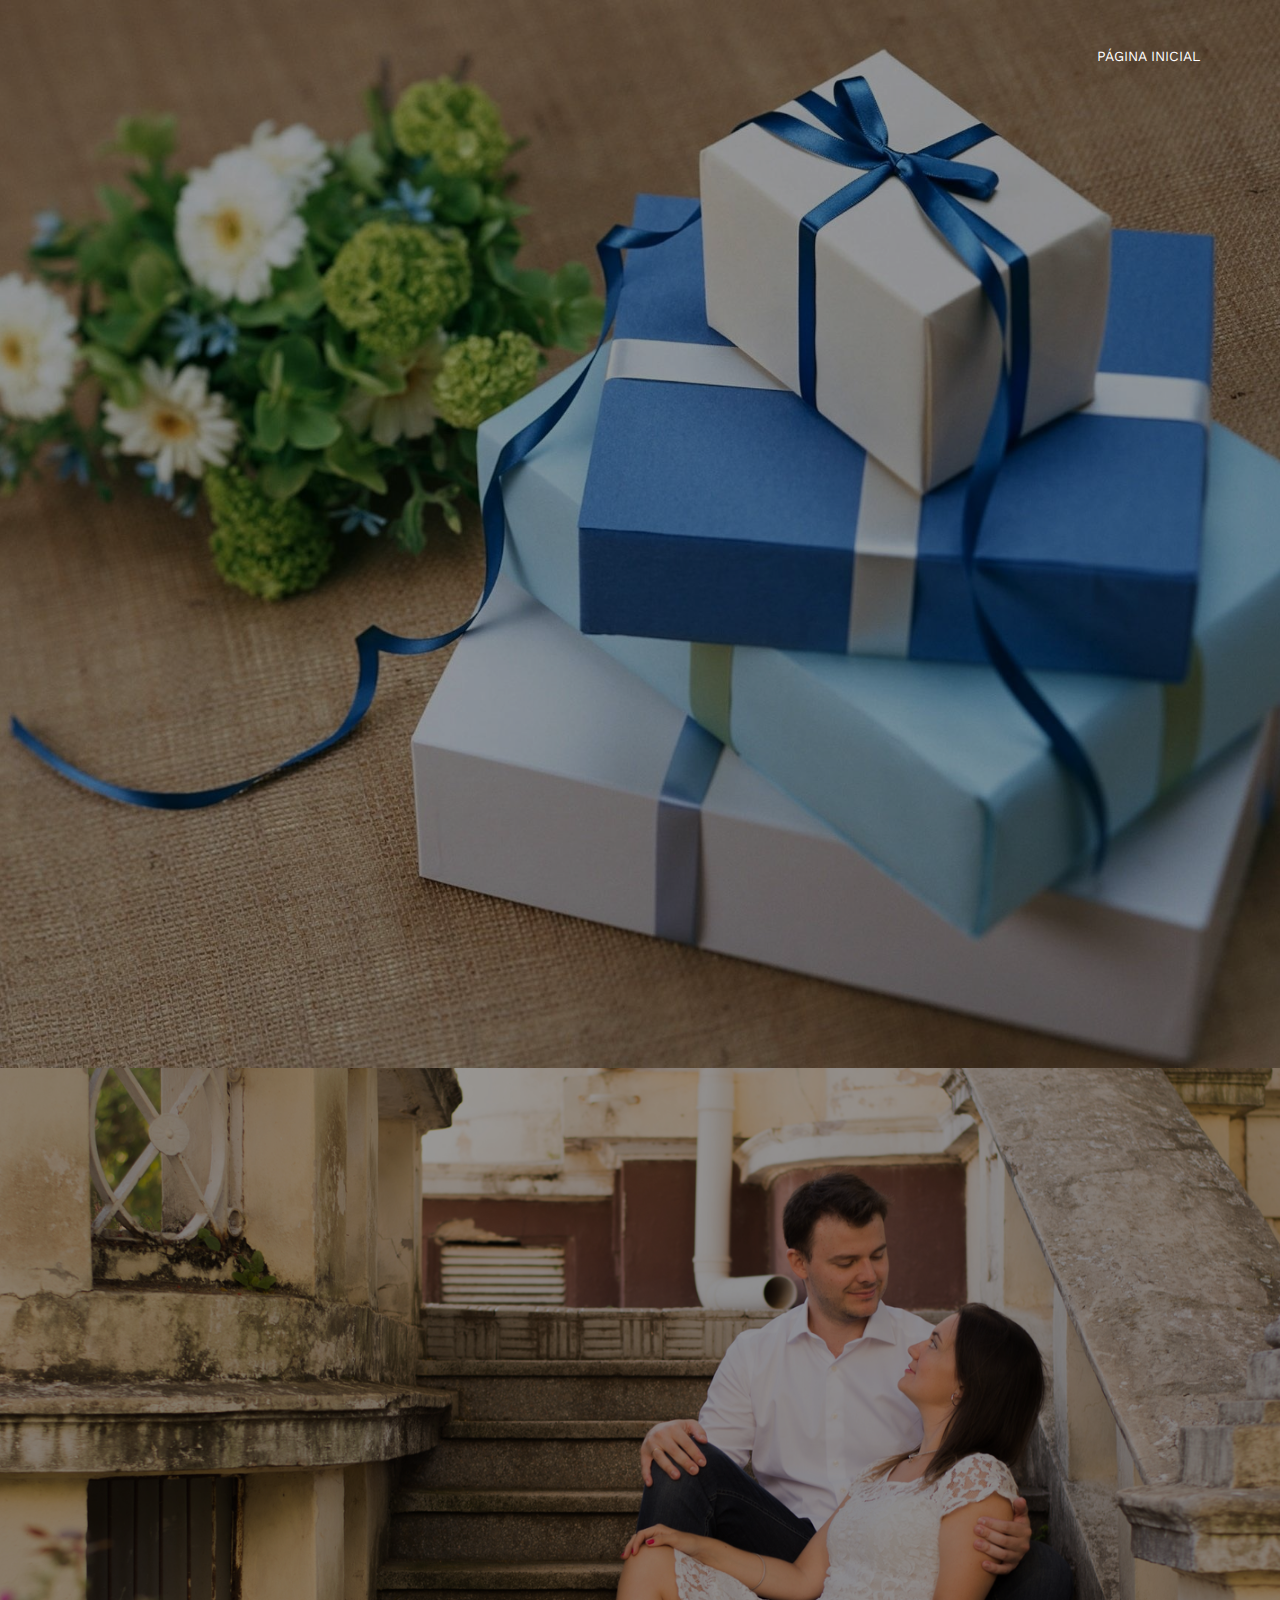
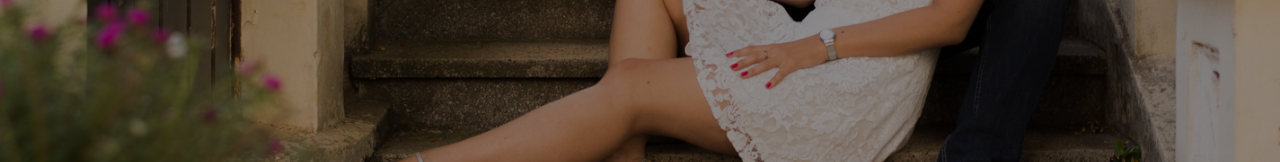
==== commit cf67115b: "Adding how many volts are the independent gifts." ====
--- a/lista-independente.html
+++ b/lista-independente.html
@@ -110,6 +110,7 @@
 							<h3>Samsung Lava e seca</h3>
 							<img src="images/113096862_1GG.jpg" alt="Lava e Seca Samsung" style="width: 40%;">
 							<p>Nome do produto: <b>Samsung Lava e seca Seine WD106 Frontal 10,1 Kg</b></p>
+							<p>Votagem: <b>110 volts</b></p>
 							<p>Preço aproximado: <b>R$ 2.400,00</b></p>
 							<p>Não temos preferência pela cor do Lava e Seca.</p>
 							<p>Link para site de busca de preços: <a target="_blank" href="http://www.buscape.com.br/samsung-lava-e-seca-seine-wd106uhsawq-frontal-10-1-kg-branco">http://www.buscape.com.br/samsung-lava-e-seca-seine-wd106uhsawq-frontal-10-1-kg-branco</a></p>
@@ -139,6 +140,7 @@
 							<h3>Forno Elétrico de Embutir - Eletrolux (OE8DX)</h3>
 							<img src="images/2bab522f40e00b11951e1df243db3383.jpg" alt="Forno Elétrico de Embutir - Eletrolux" style="width: 40%;">
 							<p>Nome do produto: <b>Forno Elétrico de Embutir 80L Inox Blue Touch com Grill e Convecção (OE8DX)</b></p>
+							<p>Votagem: <b>220 volts</b></p>
 							<p>Preço aproximado: <b>R$ 2.100,00</b></p>
 							<p>Marca: <b>Eletrolux</b></p>
 							<p>Link para site de busca de preços: <a target="_blank" href="https://www.buscape.com.br/electrolux-oe8dx-de-embutir">https://www.buscape.com.br/electrolux-oe8dx-de-embutir</a></p>
@@ -149,6 +151,7 @@
 							<h3>Microondas de Embutir - Eletrolux (MB38T)</h3>
 							<img src="images/e23c8ed635b3f458b2a9c8595c03fa75.jpg" alt="Purificador de Água - Consul" style="width: 40%;">
 							<p>Nome do produto: <b>Micro-Ondas de Embutir, com Função Grill e Painel Blue Touch, com Frontal Espelhado (MB38T)</b></p>
+							<p>Votagem: <b>110 volts</b></p>
 							<p>Preço aproximado: <b>R$ 2.251,41</b></p>
 							<p>Marca: <b>Eletrolux</b></p>
 							<p>Link para site de busca de preços: <a target="_blank" href="https://www.buscape.com.br/electrolux-mb38t-inox-28-litros">https://www.buscape.com.br/electrolux-mb38t-inox-28-litros</a></p>
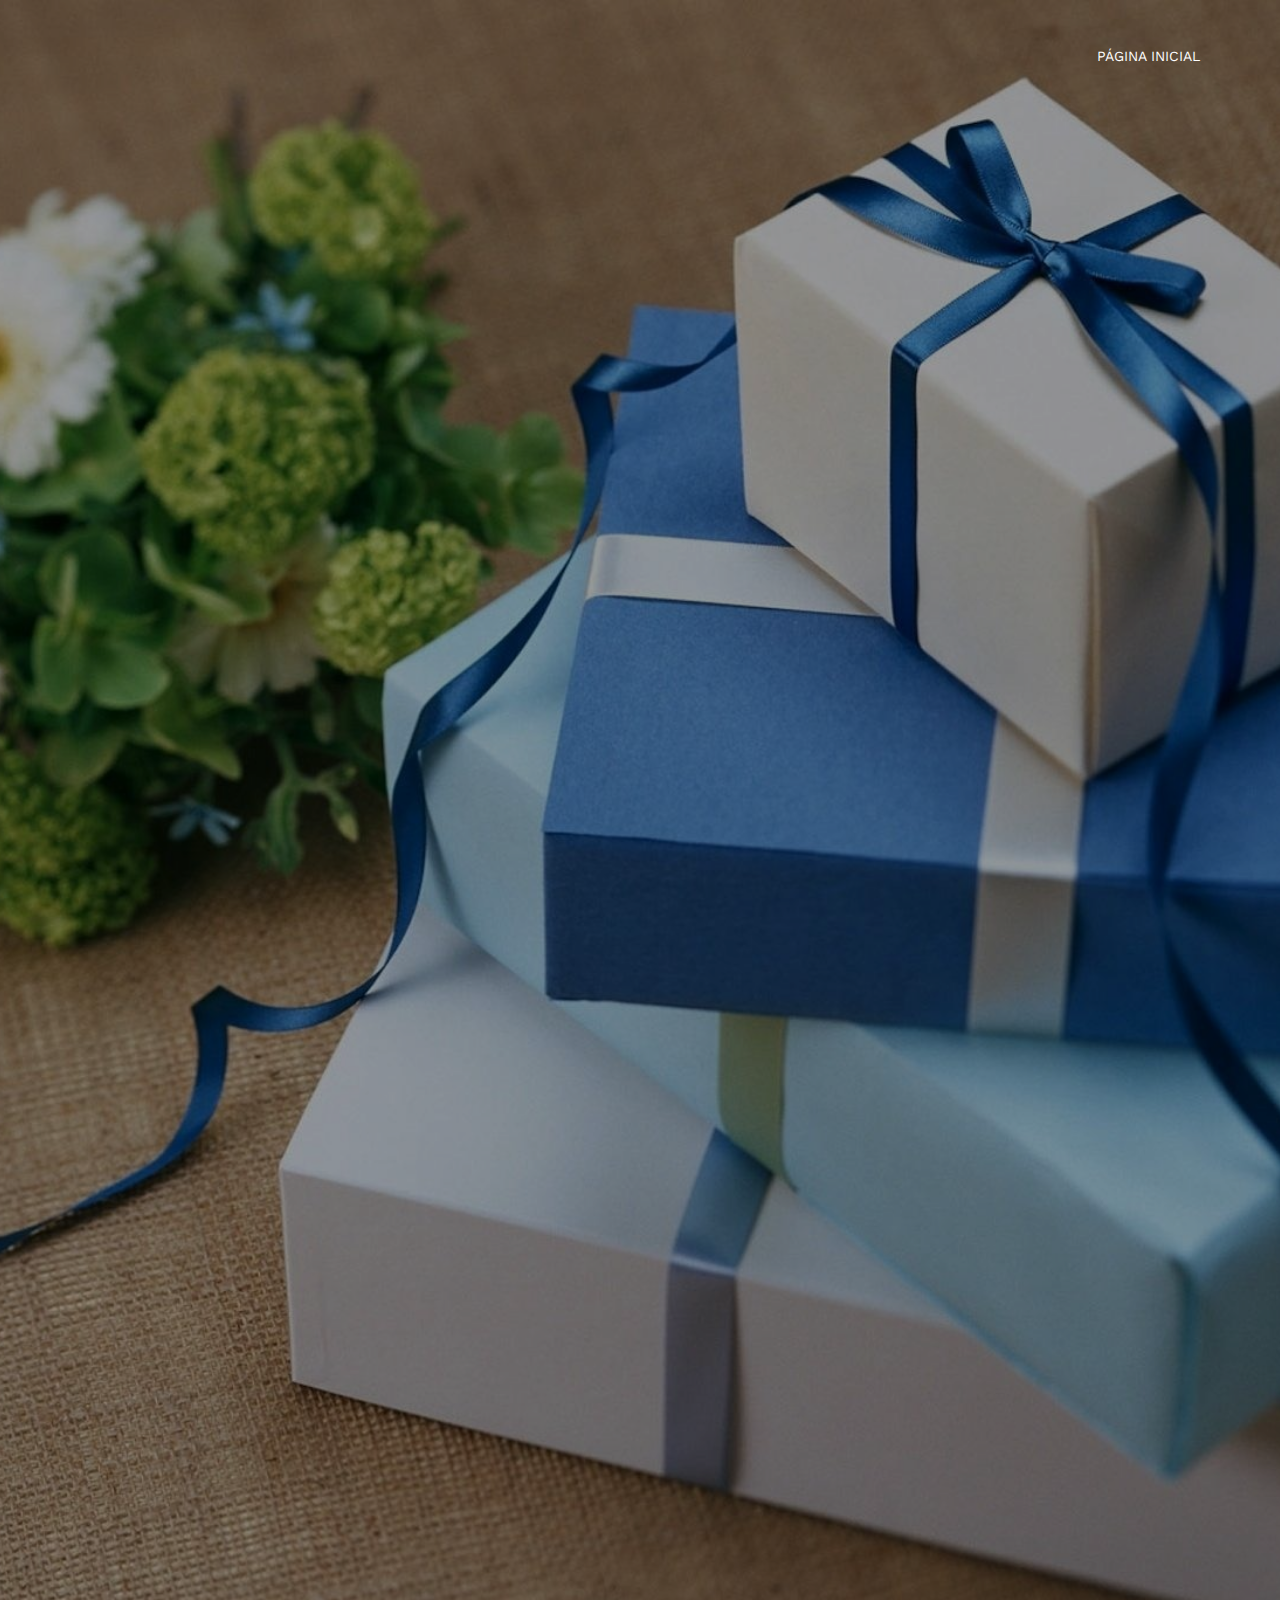
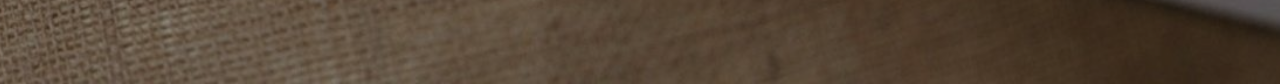
==== commit afb872a4: "Removing Forno Eletrico because it has been reserved." ====
--- a/lista-independente.html
+++ b/lista-independente.html
@@ -113,7 +113,18 @@
 							<p>Votagem: <b>110 volts</b></p>
 							<p>Preço aproximado: <b>R$ 2.400,00</b></p>
 							<p>Não temos preferência pela cor do Lava e Seca.</p>
-							<p>Link para site de busca de preços: <a target="_blank" href="http://www.buscape.com.br/samsung-lava-e-seca-seine-wd106uhsawq-frontal-10-1-kg-branco">http://www.buscape.com.br/samsung-lava-e-seca-seine-wd106uhsawq-frontal-10-1-kg-branco</a></p>
+							<p class="break-word">Link para site de busca de preços: <a target="_blank" href="http://www.buscape.com.br/samsung-lava-e-seca-seine-wd106uhsawq-frontal-10-1-kg-branco">http://www.buscape.com.br/samsung-lava-e-seca-seine-wd106uhsawq-frontal-10-1-kg-branco</a></p>
+						</div>
+					</div>
+					<div class="col-md-6 col-sm-6 text-center">
+						<div class="event-wrap animate-box">
+							<h3>Microondas de Embutir - Eletrolux (MB38T)</h3>
+							<img src="images/e23c8ed635b3f458b2a9c8595c03fa75.jpg" alt="Purificador de Água - Consul" style="width: 40%;">
+							<p>Nome do produto: <b>Micro-Ondas de Embutir, com Função Grill e Painel Blue Touch, com Frontal Espelhado (MB38T)</b></p>
+							<p>Votagem: <b>110 volts</b></p>
+							<p>Preço aproximado: <b>R$ 2.251,41</b></p>
+							<p>Marca: <b>Eletrolux</b></p>
+							<p class="break-word">Link para site de busca de preços: <a target="_blank" href="https://www.buscape.com.br/electrolux-mb38t-inox-28-litros">https://www.buscape.com.br/electrolux-mb38t-inox-28-litros</a></p>
 						</div>
 					</div>
 					<!-- <div class="col-md-6 col-sm-6 text-center">
@@ -130,7 +141,7 @@
 		</div>
 	</div>
 
-	<div id="independent" class="fh5co-bg" style="background-image:url(images/output-7.jpg);">
+<!-- 	<div id="independent" class="fh5co-bg" style="background-image:url(images/output-7.jpg);">
 		<div class="overlay"></div>
 		<div class="container">
 			<div class="row">
@@ -143,24 +154,13 @@
 							<p>Votagem: <b>220 volts</b></p>
 							<p>Preço aproximado: <b>R$ 2.100,00</b></p>
 							<p>Marca: <b>Eletrolux</b></p>
-							<p>Link para site de busca de preços: <a target="_blank" href="https://www.buscape.com.br/electrolux-oe8dx-de-embutir">https://www.buscape.com.br/electrolux-oe8dx-de-embutir</a></p>
-						</div>
-					</div>
-					<div class="col-md-6 col-sm-6 text-center">
-						<div class="event-wrap animate-box">
-							<h3>Microondas de Embutir - Eletrolux (MB38T)</h3>
-							<img src="images/e23c8ed635b3f458b2a9c8595c03fa75.jpg" alt="Purificador de Água - Consul" style="width: 40%;">
-							<p>Nome do produto: <b>Micro-Ondas de Embutir, com Função Grill e Painel Blue Touch, com Frontal Espelhado (MB38T)</b></p>
-							<p>Votagem: <b>110 volts</b></p>
-							<p>Preço aproximado: <b>R$ 2.251,41</b></p>
-							<p>Marca: <b>Eletrolux</b></p>
-							<p>Link para site de busca de preços: <a target="_blank" href="https://www.buscape.com.br/electrolux-mb38t-inox-28-litros">https://www.buscape.com.br/electrolux-mb38t-inox-28-litros</a></p>
+							<p class="break-word">Link para site de busca de preços: <a target="_blank" href="https://www.buscape.com.br/electrolux-oe8dx-de-embutir">https://www.buscape.com.br/electrolux-oe8dx-de-embutir</a></p>
 						</div>
 					</div>
 				</div>
 			</div>
 		</div>
-	</div>
+	</div> -->
 
 	<div class="gototop js-top">
 		<a href="#" class="js-gotop"><i class="icon-arrow-up"></i></a>
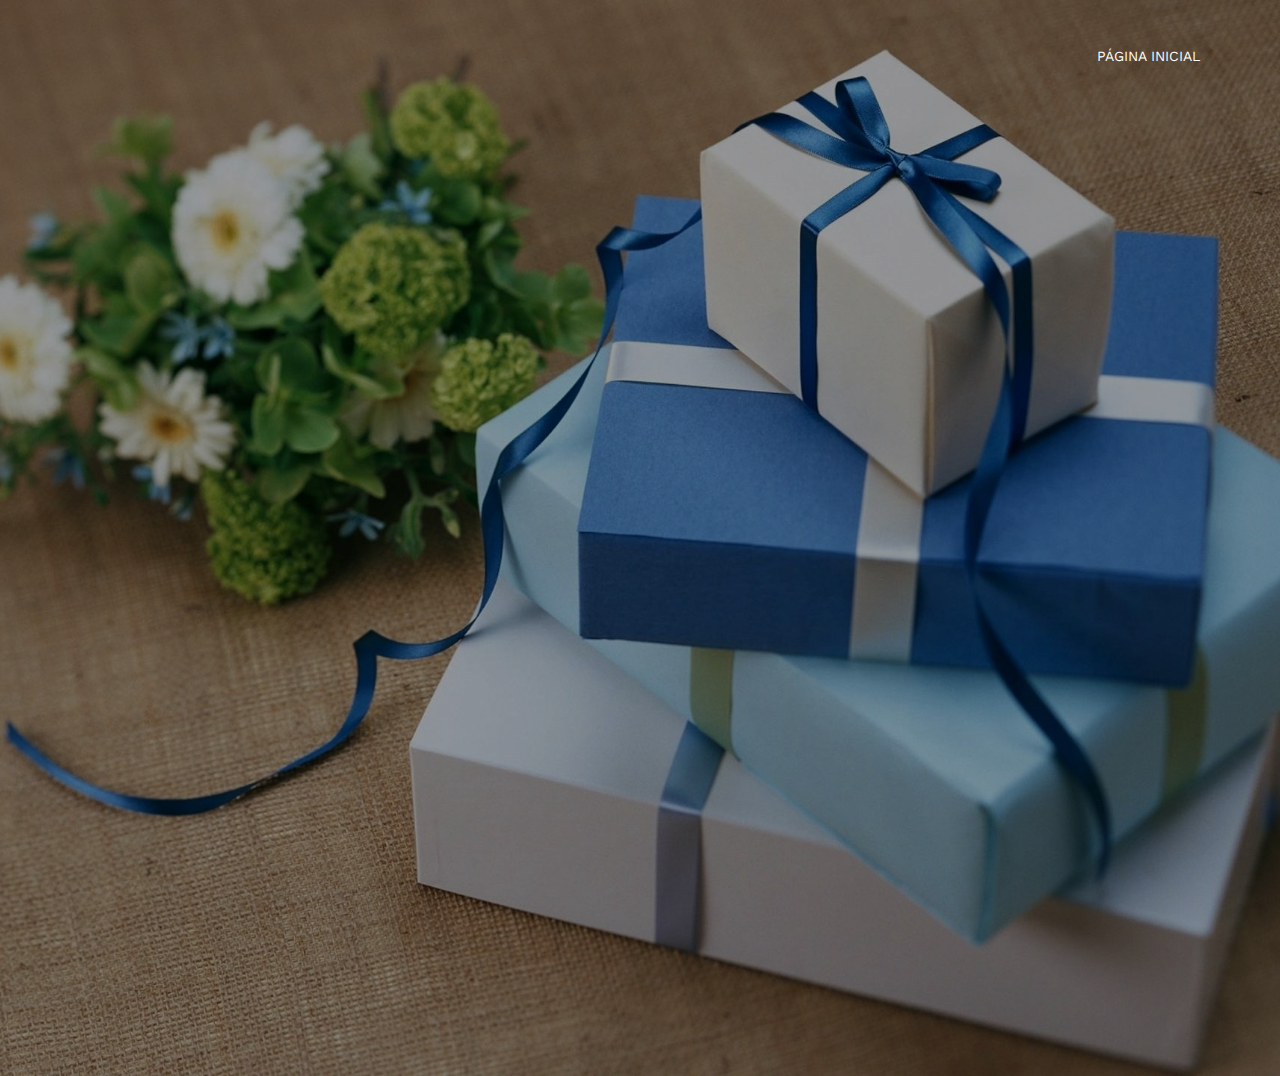
==== commit b4b8eadf: "Forgot to remove offset from lava e seca div" ====
--- a/lista-independente.html
+++ b/lista-independente.html
@@ -105,7 +105,7 @@
 			</div>
 			<div class="row">
 				<div class="col-md-10 col-md-offset-1">
-					<div class="col-md-6 col-sm-6 col-md-offset-3 text-center">
+					<div class="col-md-6 col-sm-6 text-center">
 						<div class="event-wrap animate-box">
 							<h3>Samsung Lava e seca</h3>
 							<img src="images/113096862_1GG.jpg" alt="Lava e Seca Samsung" style="width: 40%;">
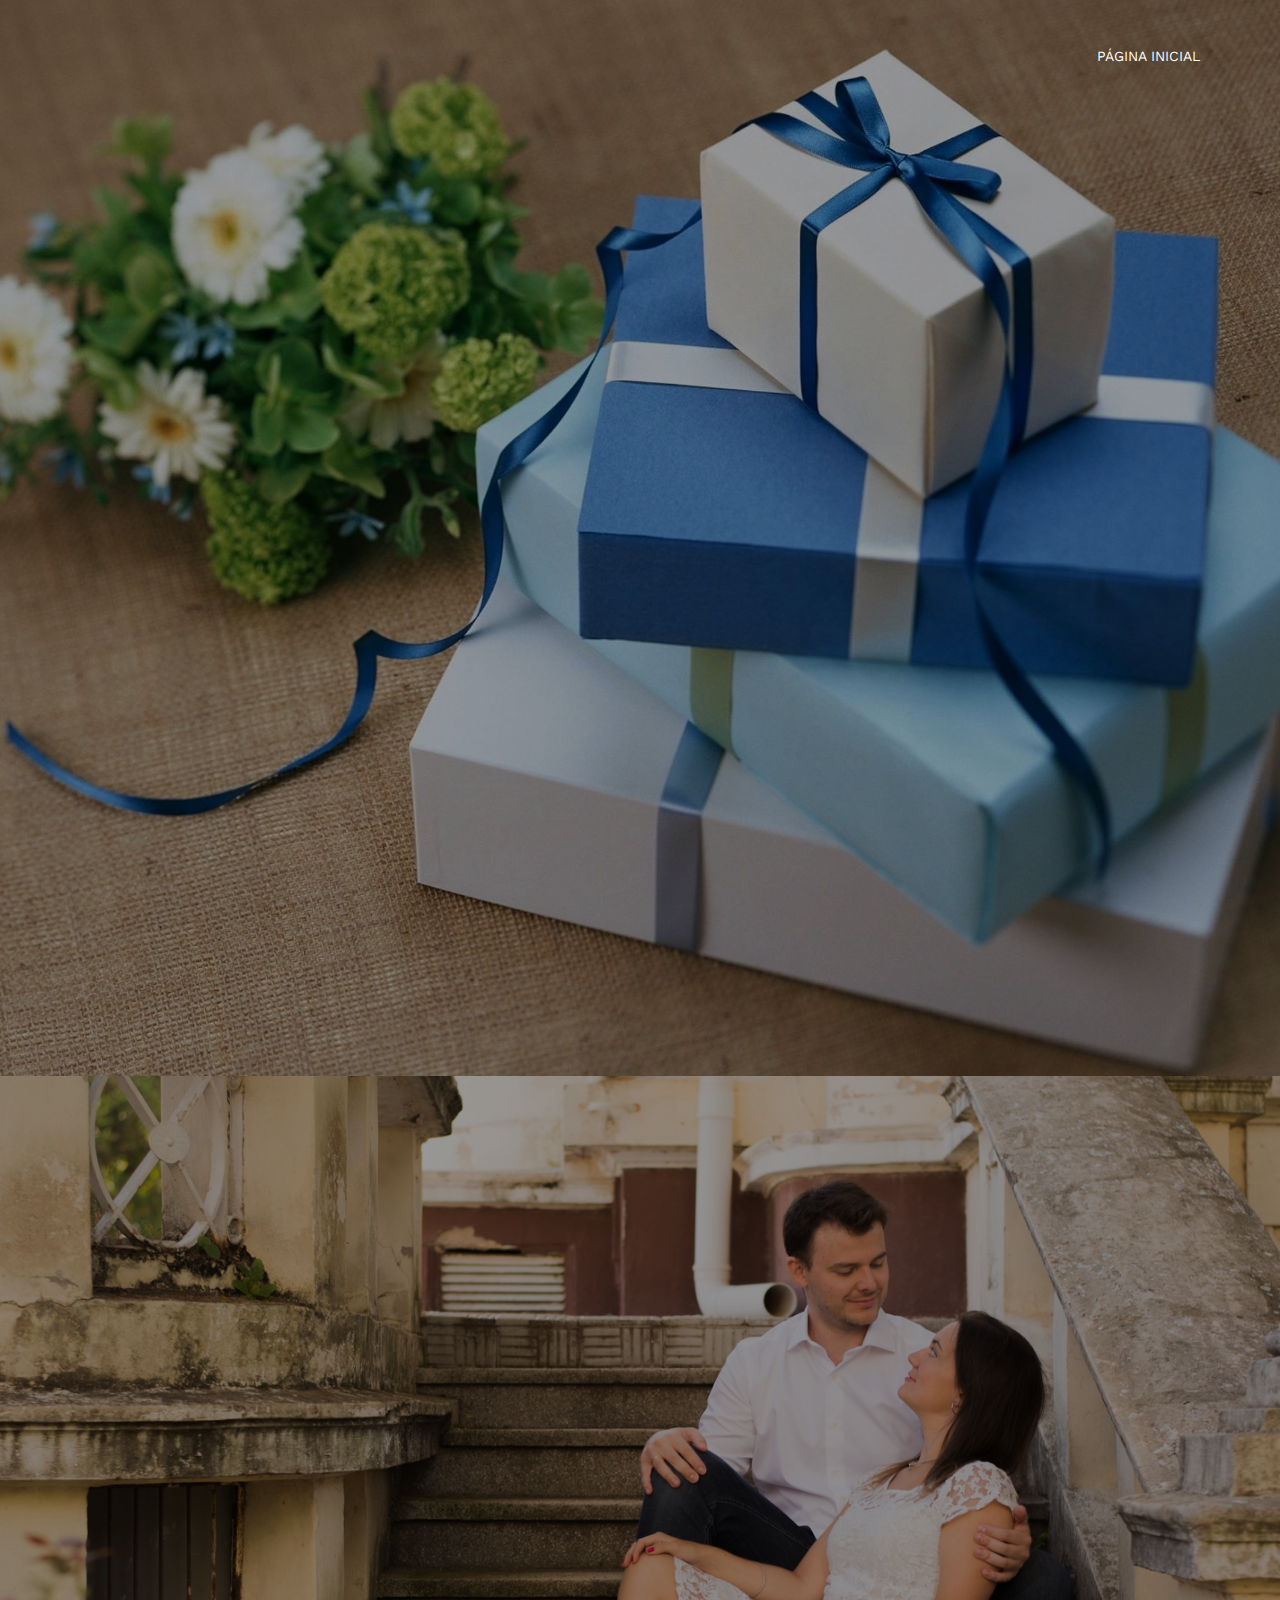
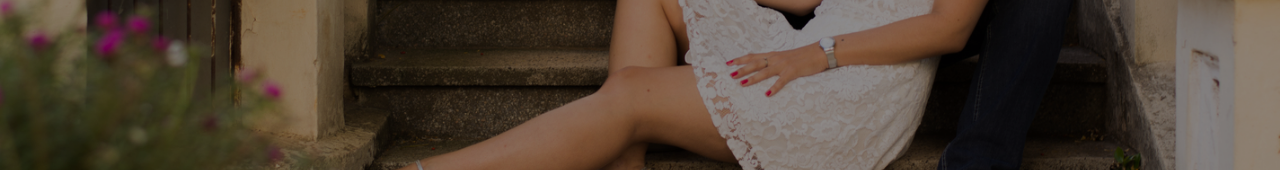
==== commit 5c0aaefb: "Added lava louças." ====
--- a/lista-independente.html
+++ b/lista-independente.html
@@ -141,26 +141,26 @@
 		</div>
 	</div>
 
-<!-- 	<div id="independent" class="fh5co-bg" style="background-image:url(images/output-7.jpg);">
+	<div id="independent" class="fh5co-bg" style="background-image:url(images/output-7.jpg);">
 		<div class="overlay"></div>
 		<div class="container">
 			<div class="row">
 				<div class="col-md-10 col-md-offset-1">
-					<div class="col-md-6 col-sm-6 text-center">
+					<div class="col-md-6 col-sm-6 col-md-offset-3 text-center">
 						<div class="event-wrap animate-box">
-							<h3>Forno Elétrico de Embutir - Eletrolux (OE8DX)</h3>
-							<img src="images/2bab522f40e00b11951e1df243db3383.jpg" alt="Forno Elétrico de Embutir - Eletrolux" style="width: 40%;">
-							<p>Nome do produto: <b>Forno Elétrico de Embutir 80L Inox Blue Touch com Grill e Convecção (OE8DX)</b></p>
-							<p>Votagem: <b>220 volts</b></p>
-							<p>Preço aproximado: <b>R$ 2.100,00</b></p>
+							<h3>Lava-Louças 8 Serviços Cinza Electrolux (Le08s)</h3>
+							<img src="images/9218211446814.jpg" alt="Forno Elétrico de Embutir - Eletrolux" style="width: 40%;">
+							<p>Nome do produto: <b>Lava-Louças 8 Serviços Cinza Electrolux (Le08s)</b></p>
+							<p>Votagem: <b>127 V</b></p>
+							<p>Preço aproximado: <b>R$ 1.800,00</b></p>
 							<p>Marca: <b>Eletrolux</b></p>
-							<p class="break-word">Link para site de busca de preços: <a target="_blank" href="https://www.buscape.com.br/electrolux-oe8dx-de-embutir">https://www.buscape.com.br/electrolux-oe8dx-de-embutir</a></p>
+							<p class="break-word">Link para site de busca de preços: <a target="_blank" href="https://www.buscape.com.br/electrolux-le08s-de-mesa">https://www.buscape.com.br/electrolux-le08s-de-mesa</a></p>
 						</div>
 					</div>
 				</div>
 			</div>
 		</div>
-	</div> -->
+	</div>
 
 	<div class="gototop js-top">
 		<a href="#" class="js-gotop"><i class="icon-arrow-up"></i></a>
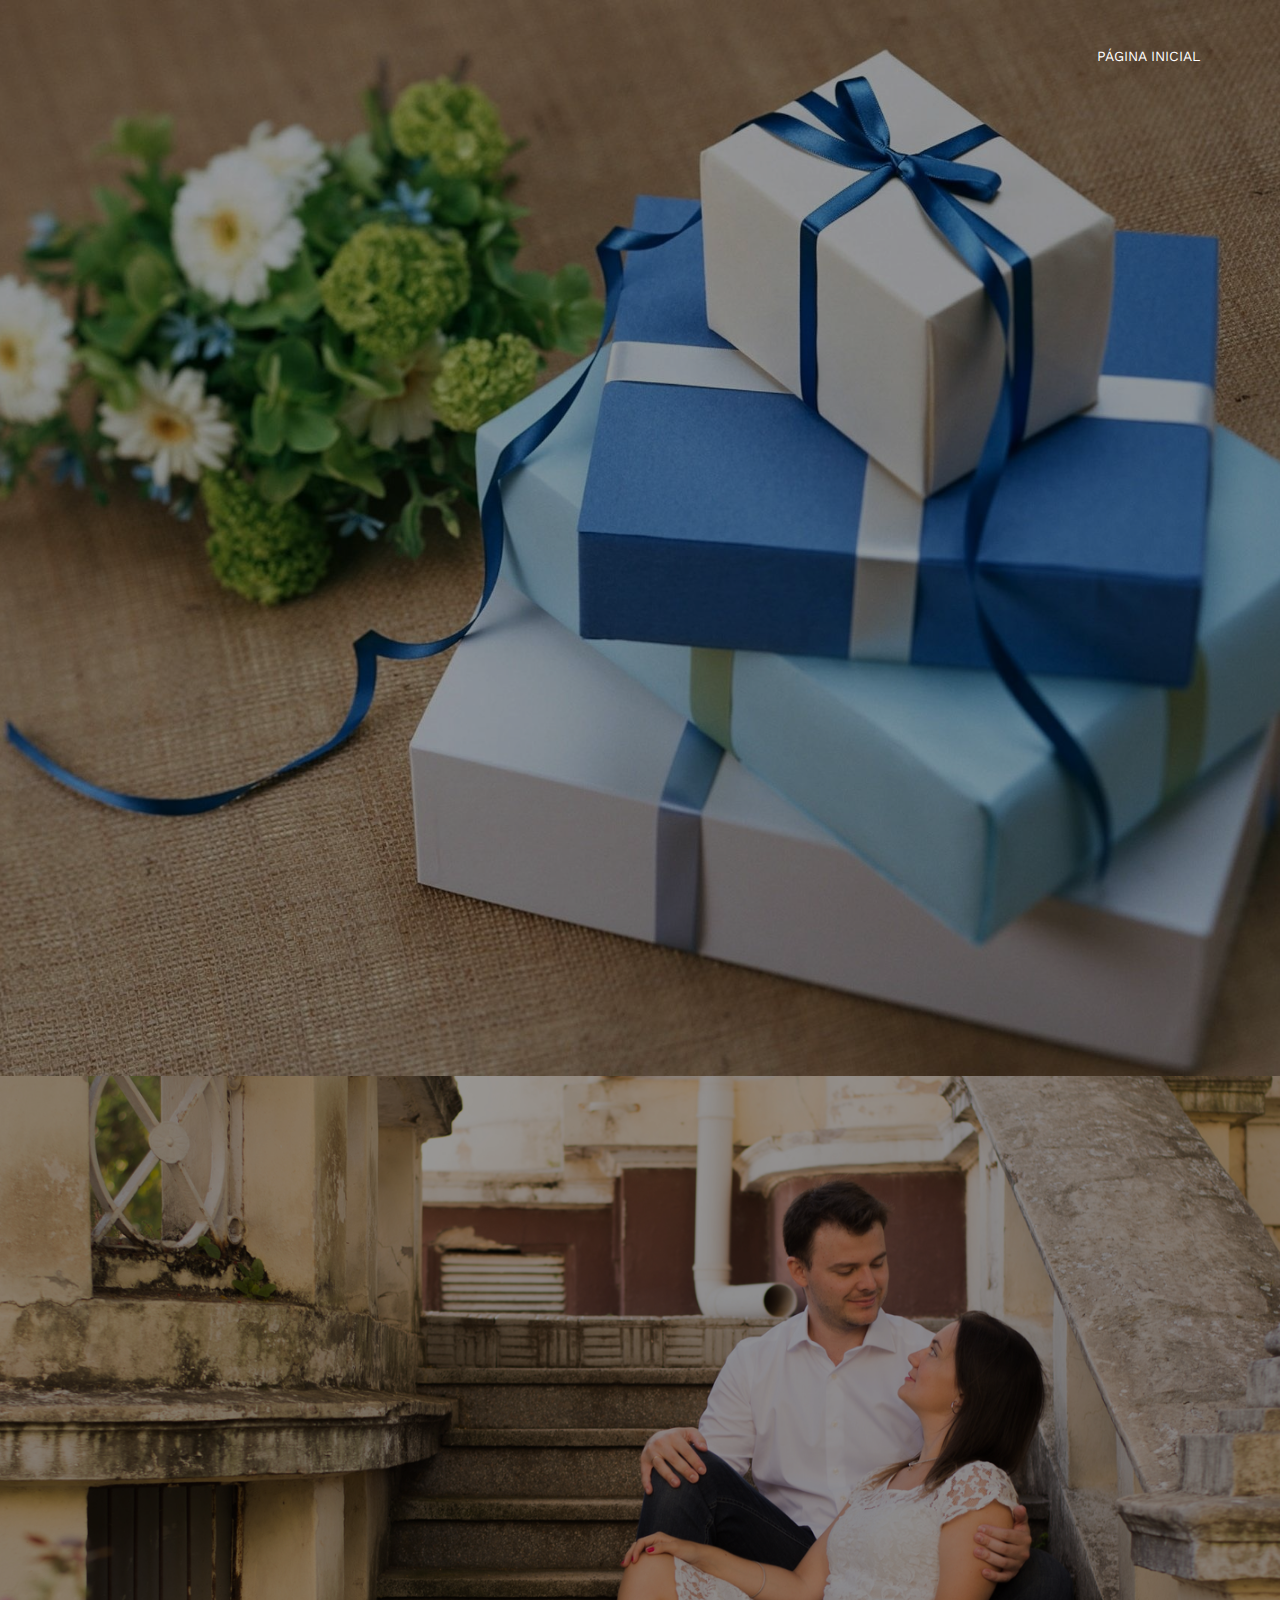
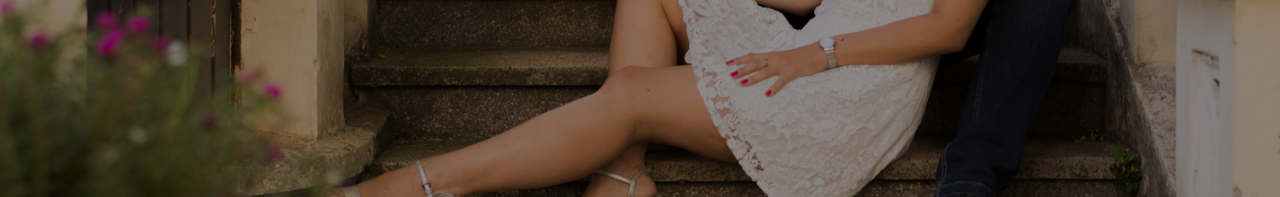
==== commit f39b0161: "Added geladeira Brastemp." ====
--- a/lista-independente.html
+++ b/lista-independente.html
@@ -127,15 +127,6 @@
 							<p class="break-word">Link para site de busca de preços: <a target="_blank" href="https://www.buscape.com.br/electrolux-mb38t-inox-28-litros">https://www.buscape.com.br/electrolux-mb38t-inox-28-litros</a></p>
 						</div>
 					</div>
-					<!-- <div class="col-md-6 col-sm-6 text-center">
-						<div class="event-wrap animate-box">
-							<h3>Coifa 60 cm - Cadence</h3>
-							<img src="images/28320768_1GG.jpg" alt="Coifa 60 cm - Cadence" style="width: 40%;">
-							<p>Nome do produto: <b>Cadence Gourmet CFA360 60 cm Parede Aço Inox c/ Vidro</b></p>
-							<p>Preço aproximado: <b>R$ 680,00</b></p>
-							<p>Link para site de busca de preços: <a target="_blank" href="http://www.buscape.com.br/cadence-gourmet-cfa360-60-cm-parede-aco-inox-c-vidro">http://www.buscape.com.br/cadence-gourmet-cfa360-60-cm-parede-aco-inox-c-vidro</a></p>
-						</div>
-					</div> -->
 				</div>
 			</div>
 		</div>
@@ -146,7 +137,7 @@
 		<div class="container">
 			<div class="row">
 				<div class="col-md-10 col-md-offset-1">
-					<div class="col-md-6 col-sm-6 col-md-offset-3 text-center">
+					<div class="col-md-6 col-sm-6 text-center">
 						<div class="event-wrap animate-box">
 							<h3>Lava-Louças 8 Serviços Cinza Electrolux (Le08s)</h3>
 							<img src="images/9218211446814.jpg" alt="Forno Elétrico de Embutir - Eletrolux" style="width: 40%;">
@@ -155,6 +146,17 @@
 							<p>Preço aproximado: <b>R$ 1.800,00</b></p>
 							<p>Marca: <b>Eletrolux</b></p>
 							<p class="break-word">Link para site de busca de preços: <a target="_blank" href="https://www.buscape.com.br/electrolux-le08s-de-mesa">https://www.buscape.com.br/electrolux-le08s-de-mesa</a></p>
+						</div>
+					</div>
+					<div class="col-md-6 col-sm-6 text-center">
+						<div class="event-wrap animate-box">
+							<h3>Geladeira Brastemp Side Inverse 540 Litros Evox - 110V</h3>
+							<img src="images/117966044SZ.jpg" alt="Forno Elétrico de Embutir - Eletrolux" style="width: 40%;">
+							<p>Nome do produto: <b>Geladeira/Refrigerador Brastemp Frost Free Side by Side BRO80AKANA Inverse 540L - Evox</b></p>
+							<p>Votagem: <b>110 volts</b></p>
+							<p>Preço aproximado: <b>R$ 4.631,00</b></p>
+							<p>Marca: <b>Brastemp</b></p>
+							<p class="break-word">Link para site de busca de preços: <a target="_blank" href="https://www.buscape.com.br/refrigerador-brastemp-side-inverse-bro80ak-540-litros-inox">https://www.buscape.com.br/refrigerador-brastemp-side-inverse-bro80ak-540-litros-inox</a></p>
 						</div>
 					</div>
 				</div>
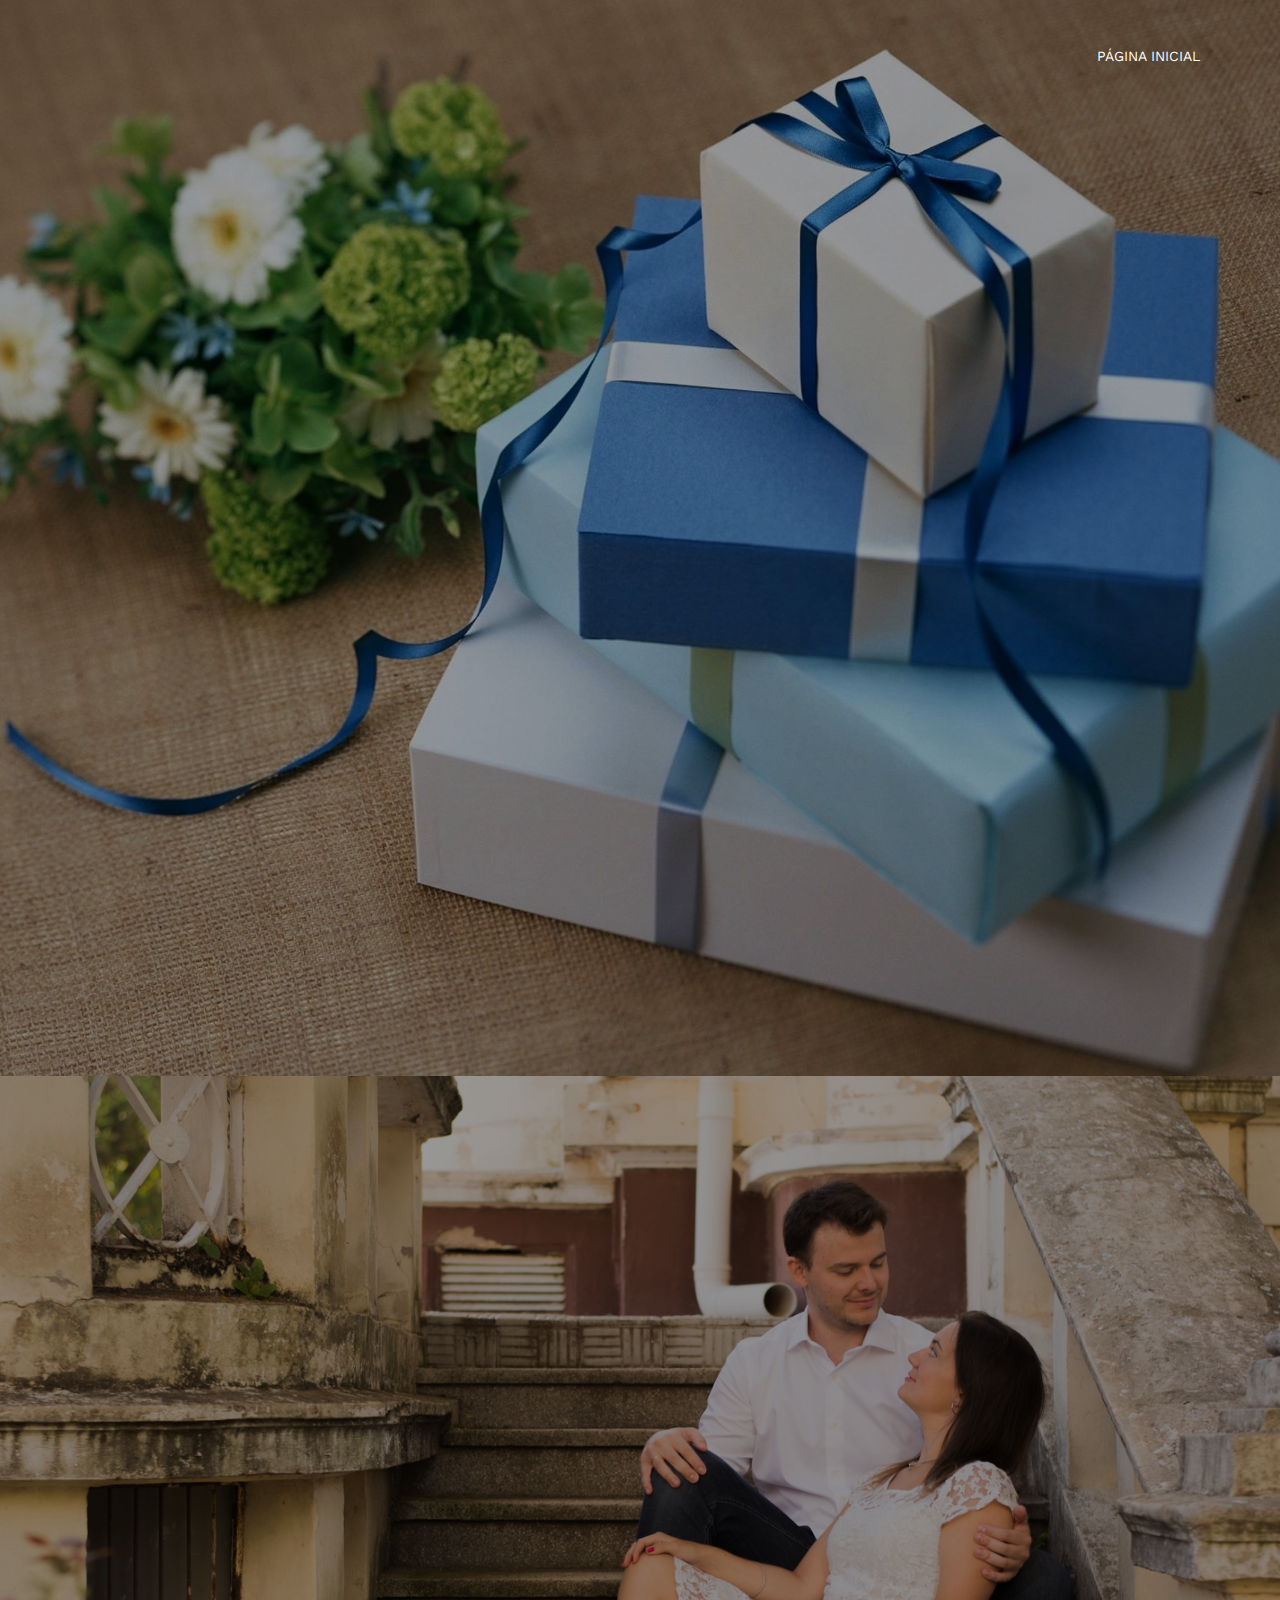
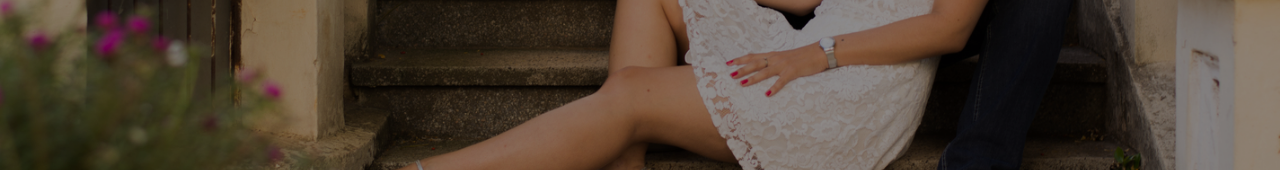
==== commit 915f6ed6: "Removed refrigerator." ====
--- a/lista-independente.html
+++ b/lista-independente.html
@@ -148,17 +148,6 @@
 							<p class="break-word">Link para site de busca de preços: <a target="_blank" href="https://www.buscape.com.br/electrolux-le08s-de-mesa">https://www.buscape.com.br/electrolux-le08s-de-mesa</a></p>
 						</div>
 					</div>
-					<div class="col-md-6 col-sm-6 text-center">
-						<div class="event-wrap animate-box">
-							<h3>Geladeira Brastemp Side Inverse 540 Litros Evox - 110V</h3>
-							<img src="images/117966044SZ.jpg" alt="Forno Elétrico de Embutir - Eletrolux" style="width: 40%;">
-							<p>Nome do produto: <b>Geladeira/Refrigerador Brastemp Frost Free Side by Side BRO80AKANA Inverse 540L - Evox</b></p>
-							<p>Votagem: <b>110 volts</b></p>
-							<p>Preço aproximado: <b>R$ 4.631,00</b></p>
-							<p>Marca: <b>Brastemp</b></p>
-							<p class="break-word">Link para site de busca de preços: <a target="_blank" href="https://www.buscape.com.br/refrigerador-brastemp-side-inverse-bro80ak-540-litros-inox">https://www.buscape.com.br/refrigerador-brastemp-side-inverse-bro80ak-540-litros-inox</a></p>
-						</div>
-					</div>
 				</div>
 			</div>
 		</div>
